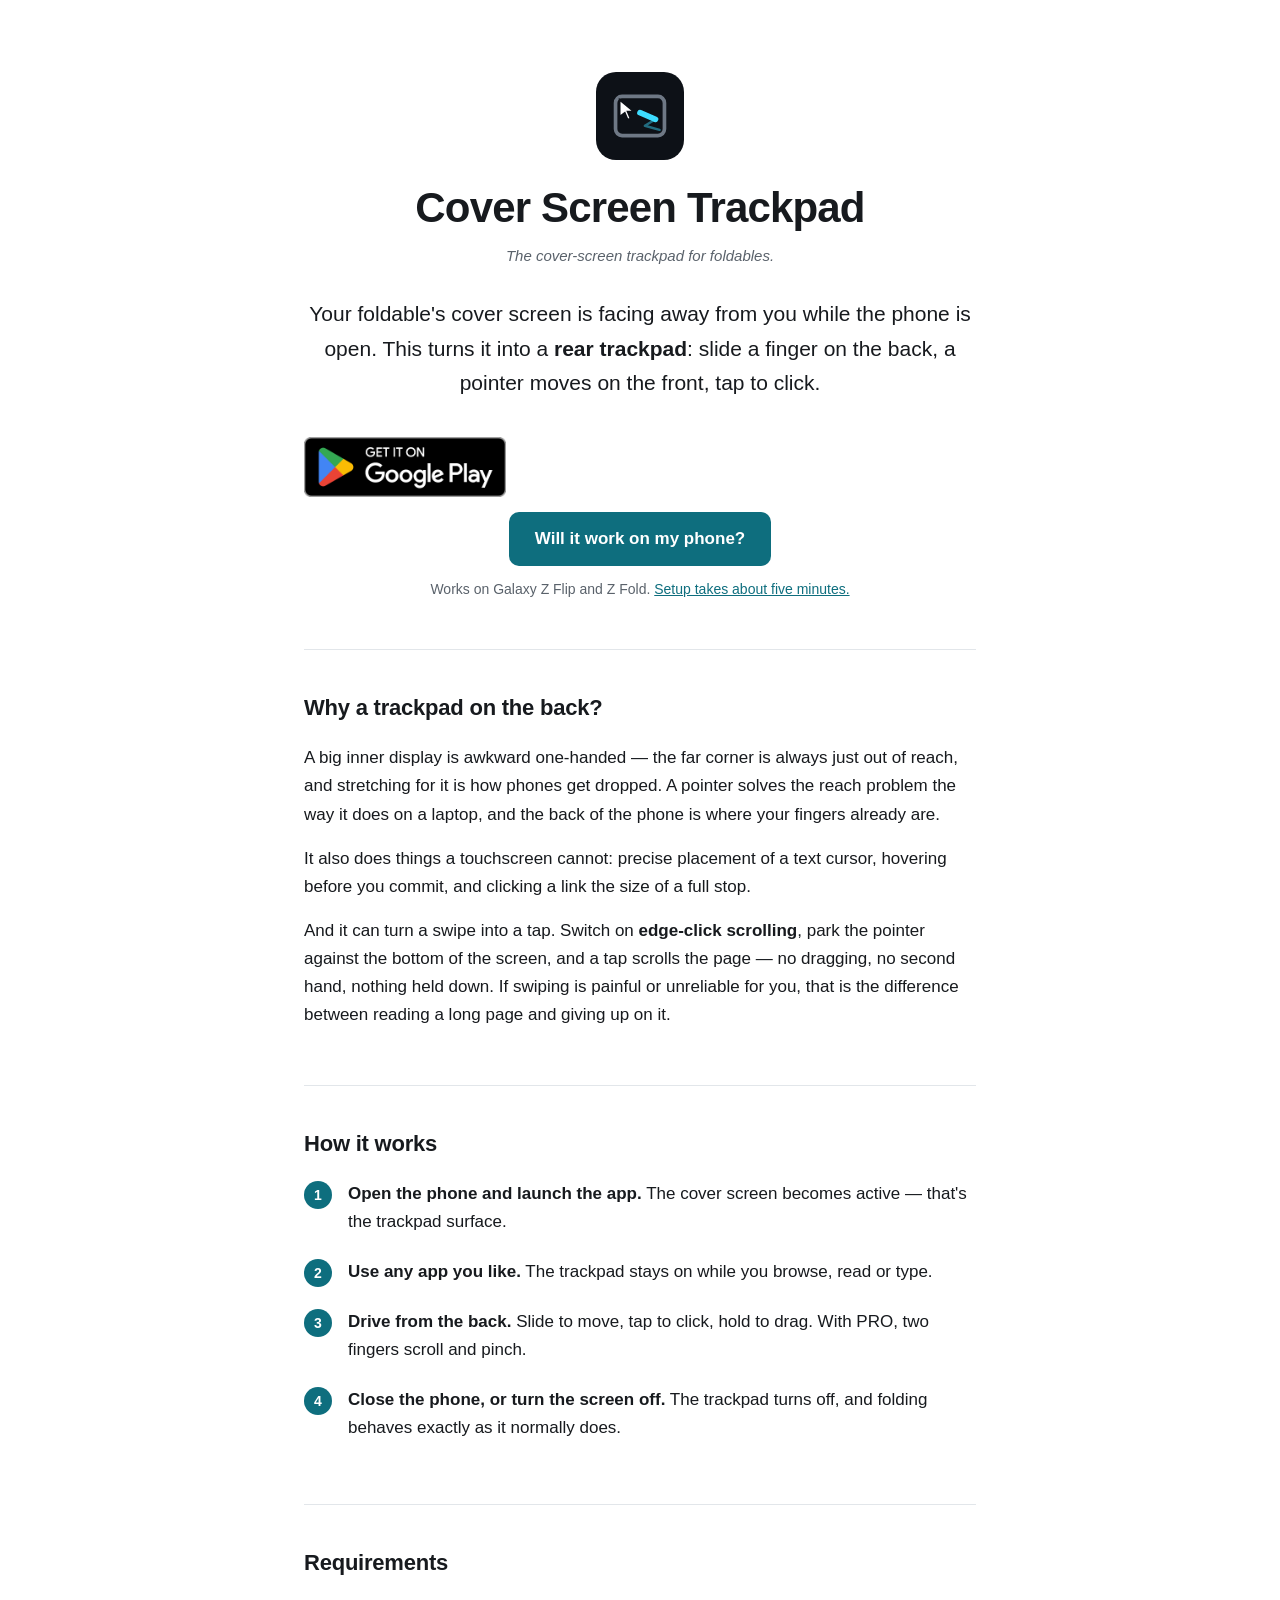
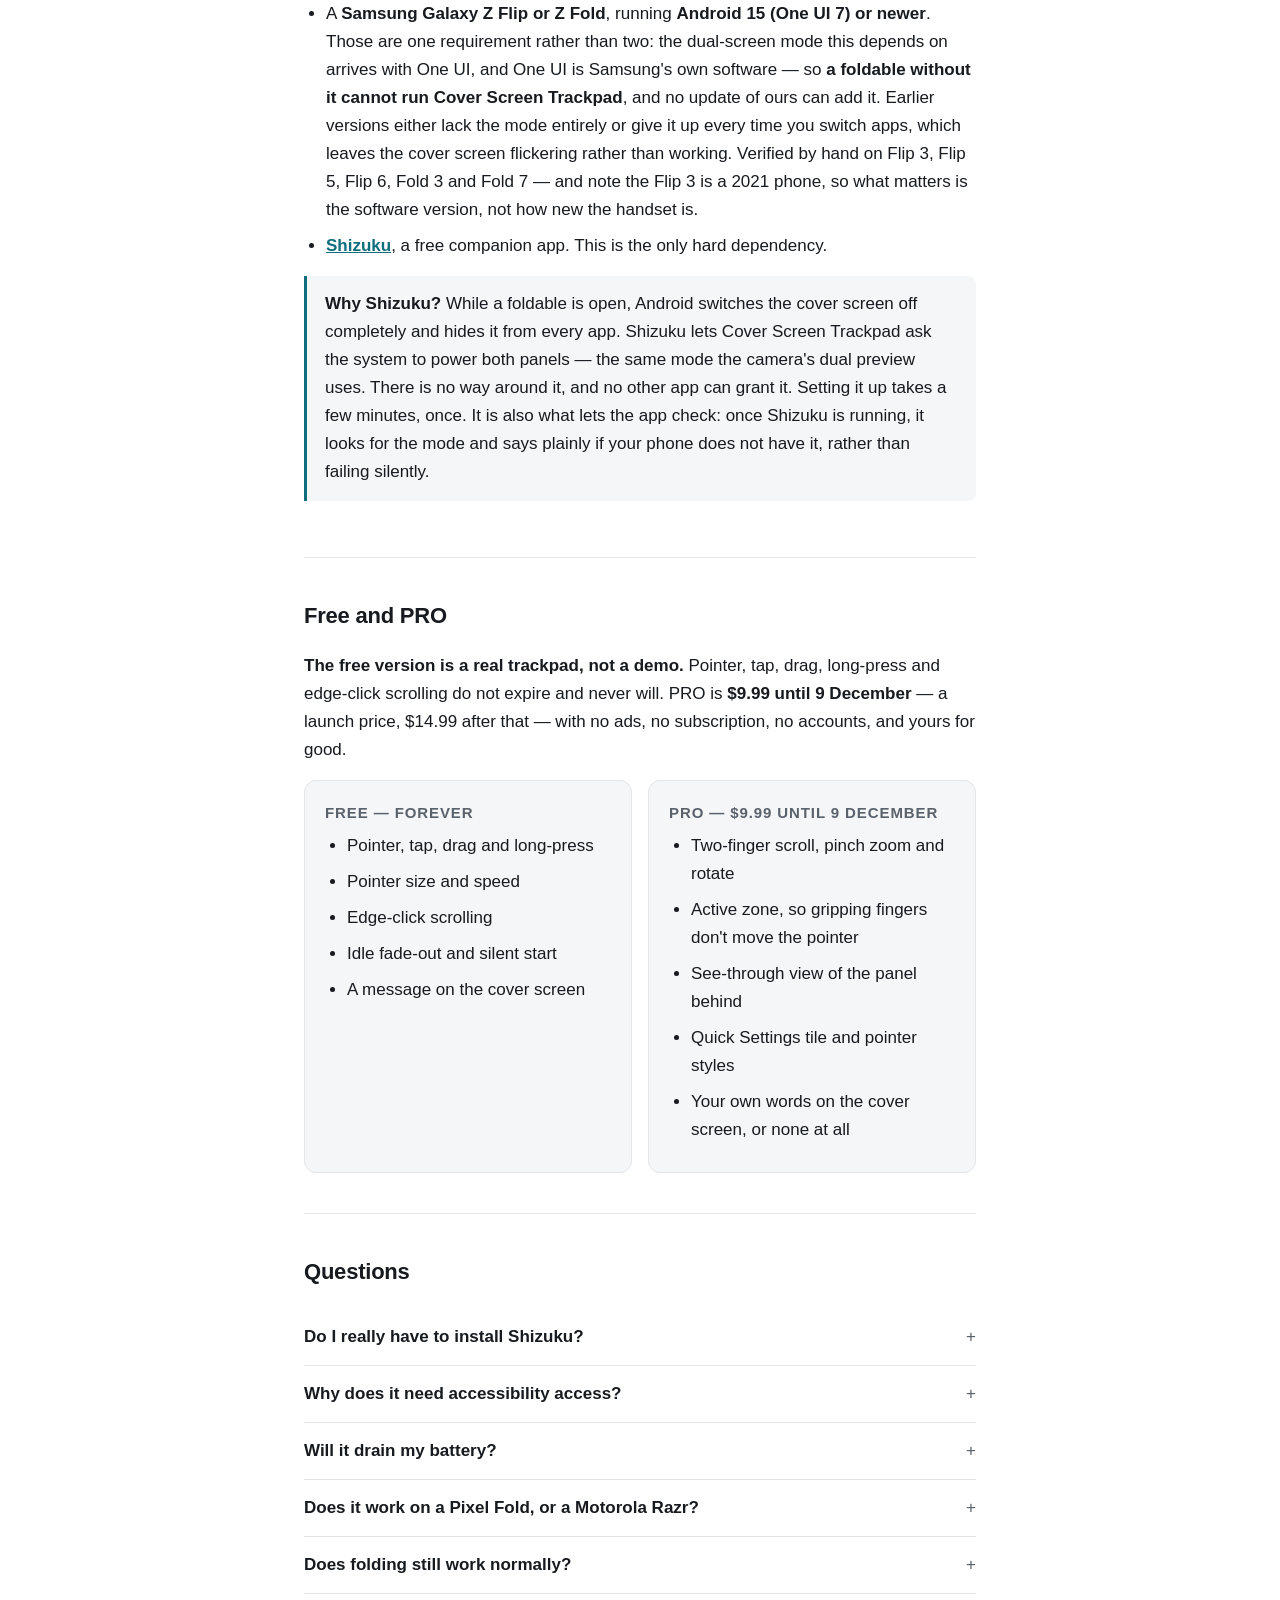
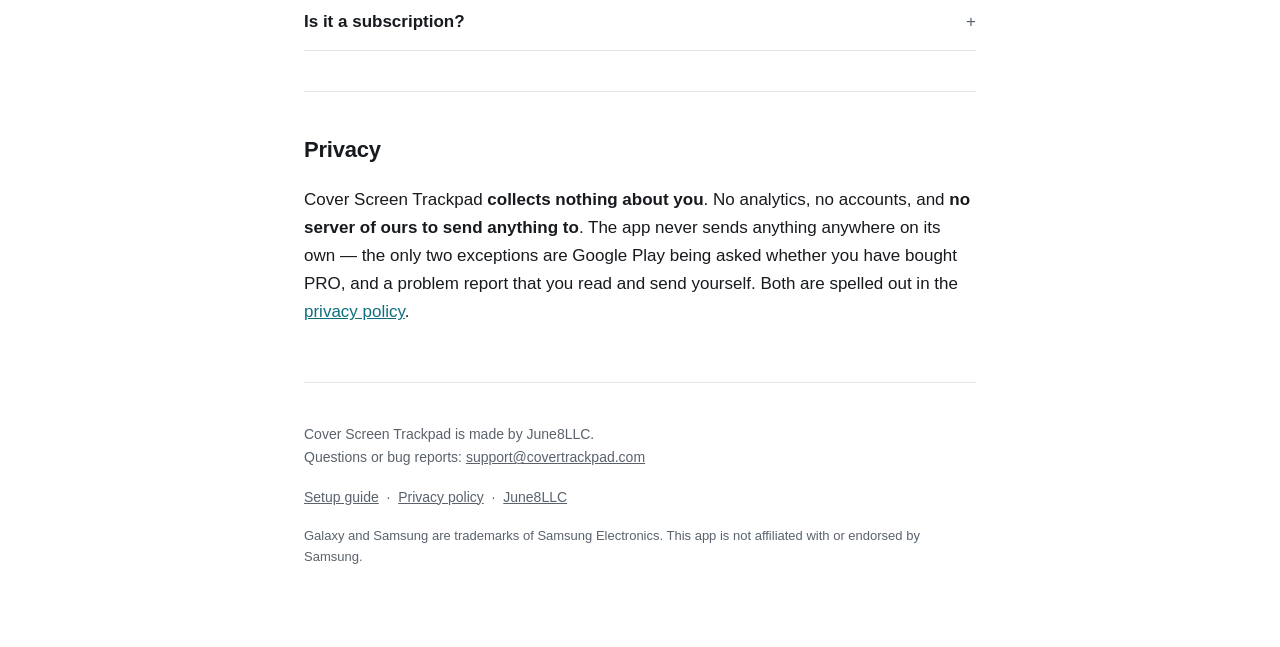
==== index.html @ bb830b6b "The price has a deadline, and Auto Blocker comes before everything The page said "PRO -- $9.99 once"" ====
<!doctype html>
<html lang="en">
<head>
<meta charset="utf-8">
<meta name="viewport" content="width=device-width, initial-scale=1">
<title>Cover Screen Trackpad — turn a foldable's cover screen into a trackpad</title>
<meta name="description" content="Use the cover screen of a Samsung foldable as a rear trackpad while the phone is open. Your finger on the back drives a pointer on the front.">
<link rel="icon" href="data:image/svg+xml,<svg xmlns='http://www.w3.org/2000/svg' viewBox='0 0 108 108'><rect width='108' height='108' fill='%230D1117'/><path d='M32,30 H76 A8,8 0 0 1 84,38 V70 A8,8 0 0 1 76,78 H32 A8,8 0 0 1 24,70 V38 A8,8 0 0 1 32,30 Z' fill='none' stroke='%236E7885' stroke-width='4.5'/><path d='M73,58 L54,50' fill='none' stroke='%233DDCFF' stroke-width='7' stroke-linecap='round'/><path d='M29,34 L29,55 L35.3,50.1 L38.8,58.5 L42.3,57.1 L38.8,48.7 L46.5,48.7 Z' fill='%23fff' stroke='%230D1117' stroke-width='2.2'/></svg>">
<link rel="stylesheet" href="style.css">
</head>
<body>

<div class="wrap">
  <header>
    <svg class="icon" viewBox="0 0 108 108" role="img" aria-label="Cover Screen Trackpad">
      <rect width="108" height="108" fill="#0D1117"/>
      <path d="M32,30 H76 A8,8 0 0 1 84,38 V70 A8,8 0 0 1 76,78 H32 A8,8 0 0 1 24,70 V38 A8,8 0 0 1 32,30 Z"
            fill="none" stroke="#6E7885" stroke-width="4.5"/>
      <path d="M78,71 L60,66 L73,58" fill="none" stroke="#3DDCFF" stroke-opacity="0.45"
            stroke-width="3" stroke-linecap="round" stroke-linejoin="round"/>
      <path d="M73,58 L54,50" fill="none" stroke="#3DDCFF" stroke-width="7" stroke-linecap="round"/>
      <path d="M29,34 L29,55 L35.3,50.1 L38.8,58.5 L42.3,57.1 L38.8,48.7 L46.5,48.7 Z"
            fill="#FFFFFF" stroke="#0D1117" stroke-width="2.2"/>
    </svg>

    <h1>Cover Screen Trackpad</h1>
    <p class="tagline">The cover-screen trackpad for foldables.</p>
    <p class="lede">
      Your foldable's cover screen is facing away from you while the phone is open.
      This turns it into a <strong>rear trackpad</strong>: slide a finger on the back,
      a pointer moves on the front, tap to click.
    </p>

    <!--
      The demo clip was pulled 2026-08-18 to be re-shot. When it returns:
      record a real capture of the INNER display with the see-through overlay
      on, which is what lets one recording show both halves at once — the pale
      rectangle is the cover screen drawn through the phone, the cyan dots are
      the fingers actually touching it. Do not attempt a side-by-side: two
      simultaneous screen recordings are impossible on this hardware (one
      encoder session), so it would be two takes pretending to be simultaneous,
      with the finger going one way and the pointer another.

      The re-shoot should show covertrackpad.com itself on the phone — the site
      is near-black in dark mode, which is the only background the pale panel
      outline and cyan dots read against. It also needs captions and a text
      description of what it shows, neither of which the old clip had.

      Markup removed rather than commented out so the browser cannot fetch a
      missing file; demo.mp4 and demo-poster.jpg stay in the repo.
    -->

    <!--
      DO NOT DEPLOY THIS BEFORE THE PRODUCTION LISTING RESOLVES.

      Measured 2026-09-02, signed out: the store URL did not render a listing at
      all. It redirected and answered "We're sorry, the requested URL was not
      found on this server." Shipping the badge before production is live hands
      every visitor a 404 on the one link that matters.

      APPROVAL IS NOT THE SAME AS LIVE. After Google approves, the rollout still
      has to propagate. Open the URL below in a PRIVATE WINDOW and confirm a real
      listing renders to a signed-out visitor. That, not the approval email, is
      the go signal.

      The badge is Google's artwork: do not recolour, redraw, crop or restyle it,
      and leave clear space around it of at least a quarter of its height.
      play-badge.png is the official asset kept locally rather than hotlinked, so
      the page does not depend on Google's CDN staying put.

      The badge comes FIRST and the compatibility question second, which is a
      reversal. Until now the page had to ask before it could offer; someone who
      already owns a Flip should not have to answer a question to reach an
      install button.
    -->
    <div class="cta">
      <a class="badge"
         href="https://play.google.com/store/apps/details?id=com.june8llc.covertrackpad">
        <img src="play-badge.png" alt="Get it on Google Play" height="60">
      </a>
      <a class="btn" href="#requirements">Will it work on my phone?</a>
      <small>Works on Galaxy Z Flip and Z Fold.
        <a href="setup.html">Setup takes about five minutes.</a></small>
    </div>
  </header>

  <section>
    <h2>Why a trackpad on the back?</h2>
    <p>
      A big inner display is awkward one-handed — the far corner is always just out of reach,
      and stretching for it is how phones get dropped. A pointer solves the reach problem the
      way it does on a laptop, and the back of the phone is where your fingers already are.
    </p>
    <p>
      It also does things a touchscreen cannot: precise placement of a text cursor, hovering
      before you commit, and clicking a link the size of a full stop.
    </p>
    <p>
      And it can turn a swipe into a tap. Switch on <strong>edge-click scrolling</strong>,
      park the pointer against the bottom of the screen, and a tap scrolls the page —
      no dragging, no second hand, nothing held down. If swiping is painful or unreliable
      for you, that is the difference between reading a long page and giving up on it.
    </p>
  </section>

  <section>
    <h2>How it works</h2>
    <ol class="steps">
      <li><strong>Open the phone and launch the app.</strong> The cover screen becomes active — that's the trackpad surface.</li>
      <li><strong>Use any app you like.</strong> The trackpad stays on while you browse, read or type.</li>
      <li><strong>Drive from the back.</strong> Slide to move, tap to click, hold to drag. With PRO, two fingers scroll and pinch.</li>
      <li><strong>Close the phone, or turn the screen off.</strong> The trackpad turns off, and folding behaves exactly as it normally does.</li>
    </ol>
  </section>

  <section id="requirements">
    <h2>Requirements</h2>
    <ul>
      <li>A <strong>Samsung Galaxy Z Flip or Z Fold</strong>, running <strong>Android 15
        (One UI 7) or newer</strong>. Those are one requirement rather than two: the
        dual-screen mode this depends on arrives with One UI, and One UI is Samsung's own
        software — so <strong>a foldable without it cannot run Cover Screen Trackpad</strong>,
        and no update of ours can add it. Earlier versions either lack the mode entirely or
        give it up every time you switch apps, which leaves the cover screen flickering
        rather than working. Verified by hand on Flip 3, Flip 5, Flip 6, Fold 3 and Fold 7
        — and note the Flip 3 is a 2021 phone, so what matters is the software version, not
        how new the handset is.</li>
      <li><strong><a href="https://shizuku.rikka.app/">Shizuku</a></strong>, a free companion app. This is the only hard dependency.</li>
    </ul>
    <div class="note">
      <p style="margin:0">
        <strong>Why Shizuku?</strong> While a foldable is open, Android switches the cover
        screen off completely and hides it from every app. Shizuku lets Cover Screen Trackpad
        ask the system to power both panels — the same mode the camera's dual preview uses.
        There is no way around it, and no other app can grant it. Setting it up takes a few
        minutes, once. It is also what lets the app check: once Shizuku is running, it looks
        for the mode and says plainly if your phone does not have it, rather than failing
        silently.
      </p>
    </div>
  </section>

  <section>
    <h2>Free and PRO</h2>
    <p>
      <strong>The free version is a real trackpad, not a demo.</strong> Pointer, tap, drag,
      long-press and edge-click scrolling do not expire and never will. PRO is
      <strong>$9.99 until 9 December</strong> &#8212; a launch price, $14.99 after that
      &#8212; with no ads, no subscription, no accounts, and yours for good.
    </p>
    <div class="tiers">
      <div class="tier">
        <h3>Free &#8212; forever</h3>
        <ul>
          <li>Pointer, tap, drag and long-press</li>
          <li>Pointer size and speed</li>
          <li>Edge-click scrolling</li>
          <li>Idle fade-out and silent start</li>
          <li>A message on the cover screen</li>
        </ul>
      </div>
      <div class="tier">
        <!--
          THE DATE HERE IS A LIVE CLAIM ABOUT A PRICE. The launch offer runs to
          9 December 2026; on that day this heading and the paragraph above it
          both go back to a plain "$14.99 once", or the site is advertising a
          price Google is not charging. Roadmap 0.2 carries the reminder.
        -->
        <h3>PRO &#8212; $9.99 until 9 December</h3>
        <ul>
          <li>Two-finger scroll, pinch zoom and rotate</li>
          <li>Active zone, so gripping fingers don't move the pointer</li>
          <li>See-through view of the panel behind</li>
          <li>Quick Settings tile and pointer styles</li>
          <li>Your own words on the cover screen, or none at all</li>
        </ul>
      </div>
    </div>
  </section>

  <section>
    <h2>Questions</h2>

    <details>
      <summary>Do I really have to install Shizuku?</summary>
      <p>
        Yes, and there is no way around it. While a foldable is open, Android
        switches the cover screen off and hides it from every app — no permission
        or setting changes that. Shizuku lets the app ask the system to power both
        panels, which is the mode the camera's dual preview already uses. It is
        free, open-source, does not need root, and it is a one-time setup. The
        <a href="setup.html">setup guide</a> walks through it.
      </p>
    </details>

    <details>
      <summary>Why does it need accessibility access?</summary>
      <p>
        Moving a pointer and clicking on your behalf is only possible through that
        API — it is the same route any mouse-emulation tool takes. It is a powerful
        permission and you are right to be careful with it.
      </p>
      <p>
        It notices two things about your screen, and nothing else. <strong>Whether a
        keyboard is up</strong>, so edge-click scrolling switches off while you type.
        And <strong>that something changed</strong> — not what changed: Android quietly
        takes the cover screen back when apps come and go, which would switch the
        trackpad off mid-use, so any change is a cue to check and take it back if needed.
      </p>
      <p>
        It does not read the text on your screen, and nothing it sees is logged, stored
        or sent anywhere. The app does list the internet permission, which arrives with
        Google's billing library and is used only to ask Google Play whether you have
        bought PRO.
      </p>
    </details>

    <details>
      <summary>Will it drain my battery?</summary>
      <p>
        Barely. Cover screens are OLED, where a black pixel is simply switched off,
        and the trackpad lights very little of one: a few words, and a trail
        that follows your finger while you are actually using it. The cost sits
        inside the ordinary noise of a day's use. A larger cover screen has more
        panel to light, so a Fold costs a little more than a Flip.
      </p>
      <p>
        <strong>PRO switches the words and the animation off</strong>, which leaves the
        panel black — quieter to be seen using, as well as very slightly cheaper to
        light. There is also an idle fade-out you can switch on, which turns the
        trackpad off when you stop touching the cover screen; it starts at
        <em>never</em>, and the slider sets the wait anywhere from 3 to 30 seconds.
      </p>
    </details>

    <details>
      <summary>Does it work on a Pixel Fold, or a Motorola Razr?</summary>
      <p>
        No, and we would rather say so than sell you something that cannot work.
        Everything rests on the phone exposing a mode that powers both screens at
        once. We bought a Razr+ and measured it: no such mode exists on it. The
        underlying reason generalises — standard Android only describes which
        <em>single</em> display is currently primary, and running both at once is a
        Samsung extension on top of that. So Pixel Fold and every other non-Samsung
        foldable are almost certainly in the same position.
      </p>
      <p>
        This is not a matter of effort on our part: the mode belongs to the phone's
        own software, so no version of this app can add it. It is worth being precise
        about which part is fixed, though — it is <em>not</em> about the age of the
        hardware. A 2021 Galaxy Z Flip 3 gained the mode through a One UI update and
        runs this app perfectly. If a non-Samsung foldable ever ships the mode we would
        be glad to hear about it.
      </p>
    </details>

    <details>
      <summary>Does folding still work normally?</summary>
      <p>
        Yes. The trackpad turns off when you close the phone, when the screen turns
        off, when you tap Stop on the notification, or when you swipe the app away
        — and once it is off, your phone folds exactly as it always did.
      </p>
    </details>

    <details>
      <summary>Is it a subscription?</summary>
      <p>
        No. The free version is genuinely usable, and PRO is a single payment. No
        ads, no accounts, no recurring charge.
      </p>
    </details>
  </section>

  <section>
    <h2>Privacy</h2>
    <p>
      Cover Screen Trackpad <strong>collects nothing about you</strong>. No analytics, no
      accounts, and <strong>no server of ours to send anything to</strong>. The app never
      sends anything anywhere on its own — the only two exceptions are Google Play being
      asked whether you have bought PRO, and a problem report that you read and send
      yourself. Both are spelled out in the <a href="privacy.html">privacy policy</a>.
    </p>
  </section>

  <footer>
    <p>
      Cover Screen Trackpad is made by June8LLC.<br>
      Questions or bug reports: <a href="mailto:support@covertrackpad.com">support@covertrackpad.com</a>
    </p>
    <p>
      <a href="setup.html">Setup guide</a> &nbsp;·&nbsp;
      <a href="privacy.html">Privacy policy</a> &nbsp;·&nbsp;
      <a href="https://june8llc.com">June8LLC</a>
    </p>
    <p class="fineprint">
      Galaxy and Samsung are trademarks of Samsung Electronics. This app is not affiliated
      with or endorsed by Samsung.
    </p>
  </footer>
</div>

</body>
</html>
---- style.css ----
/*
  Shared styling for covertrackpad.com.

  Colours come from ../brand-kit.md and are not invented here. The accent SWAPS
  by theme rather than being one colour dimmed: #3DDCFF is the app's own cyan and
  is bright enough to carry dark text on a dark page, but it cannot carry white
  text at all (1.63:1), so light mode uses the deepened teal instead. That is the
  one rule in the brand kit that must not be broken.
*/

:root {
  --cyan: #3DDCFF;
  --cyan-hover: #17B6D6;
  --teal: #0E6E7E;
  --teal-hover: #08525E;
  --coral: #FF6F5E;

  --surface: #FFFFFF;
  --raised: #F4F6F8;
  --ink: #171A1E;
  --muted: #5A626B;
  --line: #E2E6EA;
  --accent: var(--teal);
  --accent-hover: var(--teal-hover);
  --on-accent: #FFFFFF;
}

@media (prefers-color-scheme: dark) {
  :root {
    --surface: #0D1117;
    --raised: #14181E;
    --ink: #E6EAF0;
    --muted: #99A2AD;
    --line: #232932;
    --accent: var(--cyan);
    --accent-hover: var(--cyan-hover);
    --on-accent: #08131A;
  }
}

* { box-sizing: border-box; }

body {
  margin: 0;
  background: var(--surface);
  color: var(--ink);
  font: 17px/1.65 -apple-system, BlinkMacSystemFont, "Segoe UI", Roboto, Helvetica, Arial, sans-serif;
  -webkit-font-smoothing: antialiased;
}

.wrap { max-width: 720px; margin: 0 auto; padding: 0 24px; }
.wrap.narrow { max-width: 680px; padding-top: 56px; padding-bottom: 72px; }

a { color: var(--accent); }

/* ---- header ---- */

header { padding: 72px 0 48px; text-align: center; }
.icon { width: 88px; height: 88px; border-radius: 20px; display: block; margin: 0 auto 24px; }
h1 { font-size: clamp(30px, 6vw, 42px); line-height: 1.15; margin: 0 0 12px; letter-spacing: -0.02em; }
.tagline { color: var(--muted); font-size: 15px; font-style: italic; margin: 0 0 28px; }
.lede { font-size: clamp(18px, 2.6vw, 21px); margin: 0 auto; max-width: 34em; }
.updated { color: var(--muted); font-size: 14px; margin: 0 0 32px; }

/* ---- demo clip ---- */

/*
  Portrait, because the thing being demonstrated is a phone. Capped in vw as
  well as px so it cannot dominate a small screen — it is evidence, not the
  hero. Muted and inline are not decoration: without both, mobile browsers
  refuse to autoplay at all.
*/
.demo {
  display: block;
  margin: 34px auto 0;
  width: min(250px, 58vw);
  border-radius: 18px;
  border: 1px solid var(--line);
  background: #000;
}
.demo-caption {
  margin: 12px auto 0;
  max-width: 30em;
  color: var(--muted);
  font-size: 14px;
}

/* ---- buttons ---- */

.cta { margin: 36px 0 0; }
.btn {
  display: inline-block;
  background: var(--accent);
  color: var(--on-accent);
  padding: 13px 26px;
  border-radius: 10px;
  text-decoration: none;
  font-weight: 600;
}
.btn:hover { background: var(--accent-hover); }
/* Light mode darkens the teal, so the label has to go white to stay legible. */
@media (prefers-color-scheme: light) { .btn:hover { color: #FFFFFF; } }
.cta small { display: block; color: var(--muted); font-size: 14px; margin-top: 12px; }

/*
  The Play badge. Google's artwork, so this rule may set POSITION and SPACING
  and nothing else — no filters, no border-radius, no background, no recolour,
  and never a height under 40px. The clear space below is the quarter-of-height
  minimum the brand guidelines ask for, which is why the margin is 15px against
  a 60px badge rather than a rounder number.
*/
.badge { display: block; margin: 0 0 15px; }
.badge img { display: block; height: 60px; width: auto; }

/* ---- sections ---- */

section { padding: 40px 0; border-top: 1px solid var(--line); }
h2 { font-size: 22px; margin: 0 0 18px; letter-spacing: -0.01em; }
h3 { font-size: 16px; margin: 26px 0 6px; }
p { margin: 0 0 16px; }
ul { margin: 0 0 16px; padding-left: 22px; }
li { margin-bottom: 8px; }

.steps { counter-reset: step; list-style: none; padding: 0; }
.steps li { counter-increment: step; position: relative; padding-left: 44px; margin-bottom: 22px; }
.steps li::before {
  content: counter(step);
  position: absolute; left: 0; top: 1px;
  width: 28px; height: 28px; border-radius: 50%;
  background: var(--accent); color: var(--on-accent);
  display: grid; place-items: center;
  font-size: 14px; font-weight: 700;
}

/* ---- cards ---- */

.tiers { display: grid; gap: 16px; grid-template-columns: 1fr; }
@media (min-width: 620px) { .tiers { grid-template-columns: 1fr 1fr; } }
.tier { background: var(--raised); border: 1px solid var(--line); border-radius: 12px; padding: 20px; }
.tier h3 {
  margin-top: 0; font-size: 15px; text-transform: uppercase;
  letter-spacing: 0.06em; color: var(--muted);
}
.tier ul { margin-bottom: 0; }

.note {
  background: var(--raised);
  border-left: 3px solid var(--accent);
  padding: 14px 18px;
  border-radius: 0 8px 8px 0;
  margin: 0 0 16px;
}
.note :last-child { margin-bottom: 0; }
.note.lede { font-size: 18px; padding: 16px 20px; margin-bottom: 24px; }

/* ---- FAQ ---- */

details {
  border-bottom: 1px solid var(--line);
  padding: 14px 0;
}
details summary {
  cursor: pointer;
  font-weight: 600;
  list-style: none;
  display: flex;
  justify-content: space-between;
  gap: 16px;
}
details summary::-webkit-details-marker { display: none; }
details summary::after { content: "+"; color: var(--muted); font-weight: 400; }
details[open] summary::after { content: "\2013"; }
details > *:not(summary) { margin-top: 12px; }
details p:last-child { margin-bottom: 0; }

/* ---- misc ---- */

code { background: var(--raised); padding: 2px 6px; border-radius: 5px; font-size: 0.9em; }

footer {
  padding: 40px 0 64px;
  border-top: 1px solid var(--line);
  color: var(--muted);
  font-size: 14px;
}
footer a { color: var(--muted); }
.fineprint { font-size: 13px; }
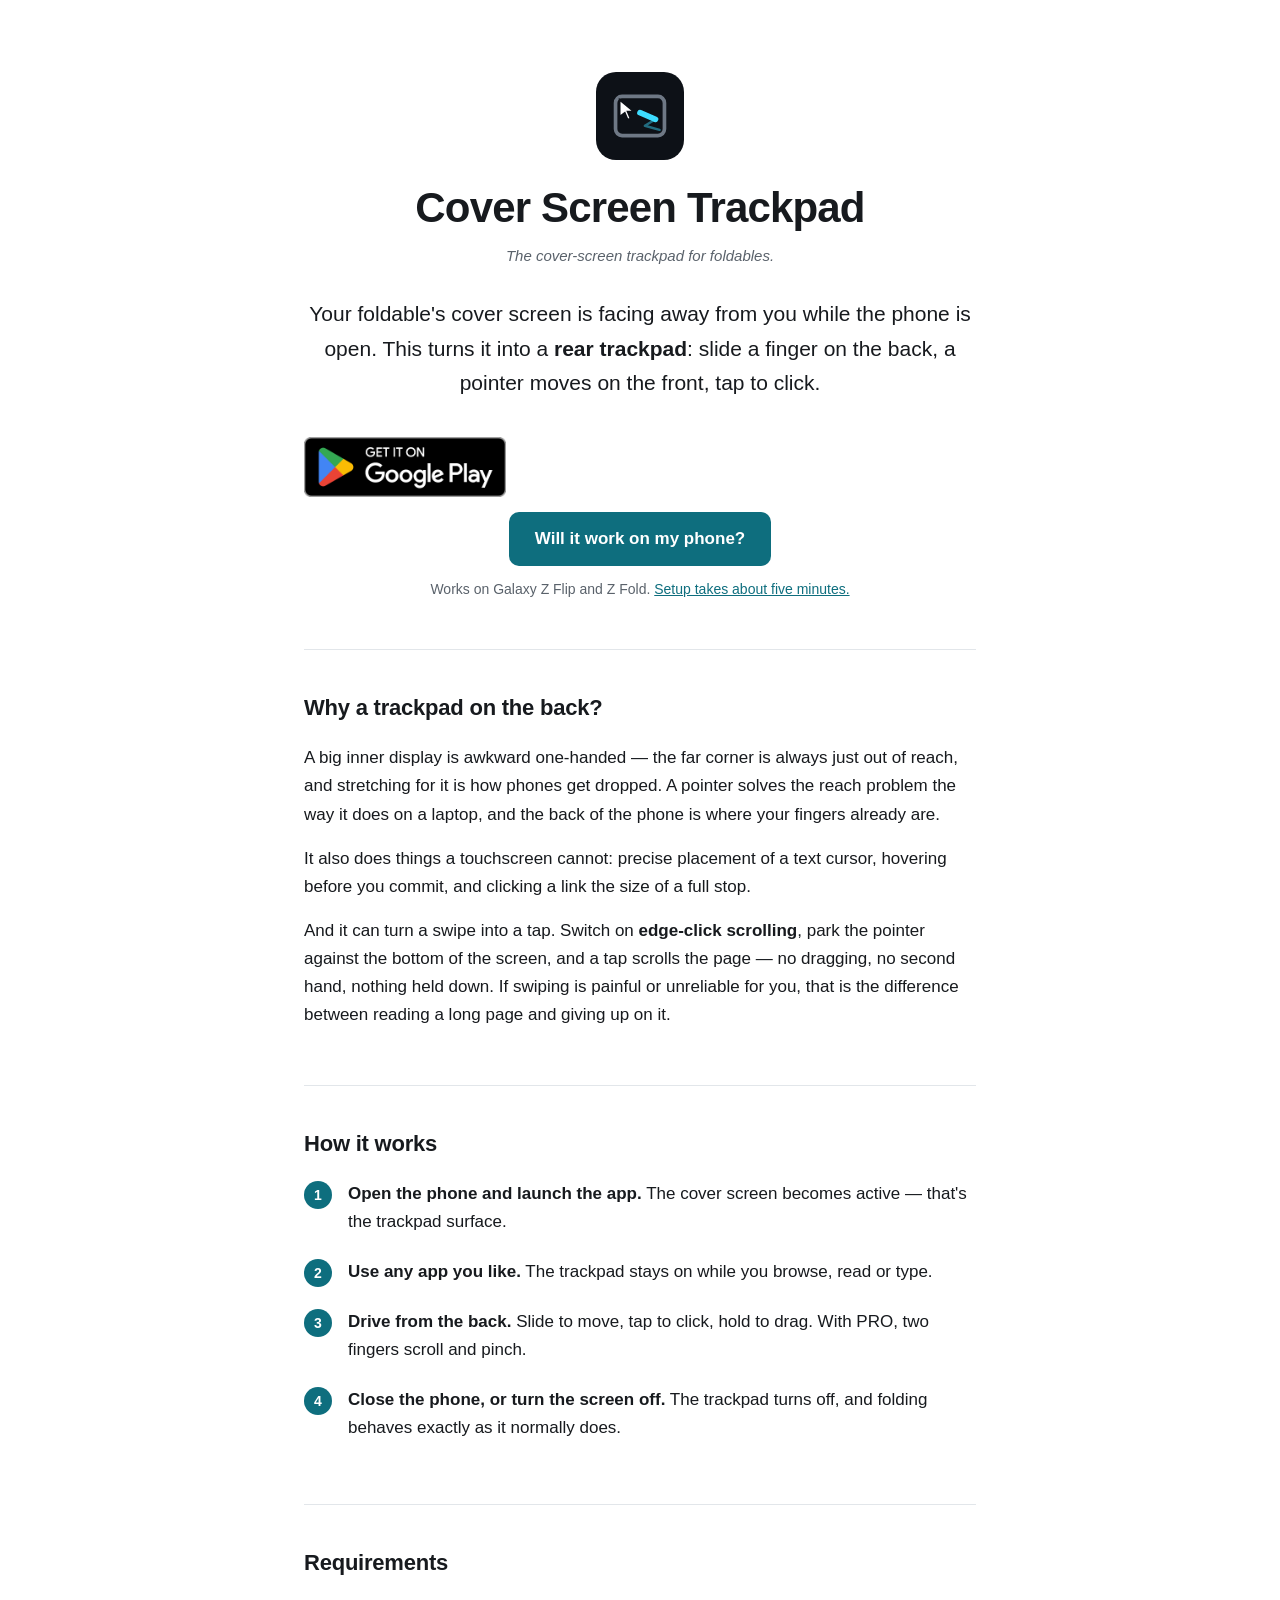
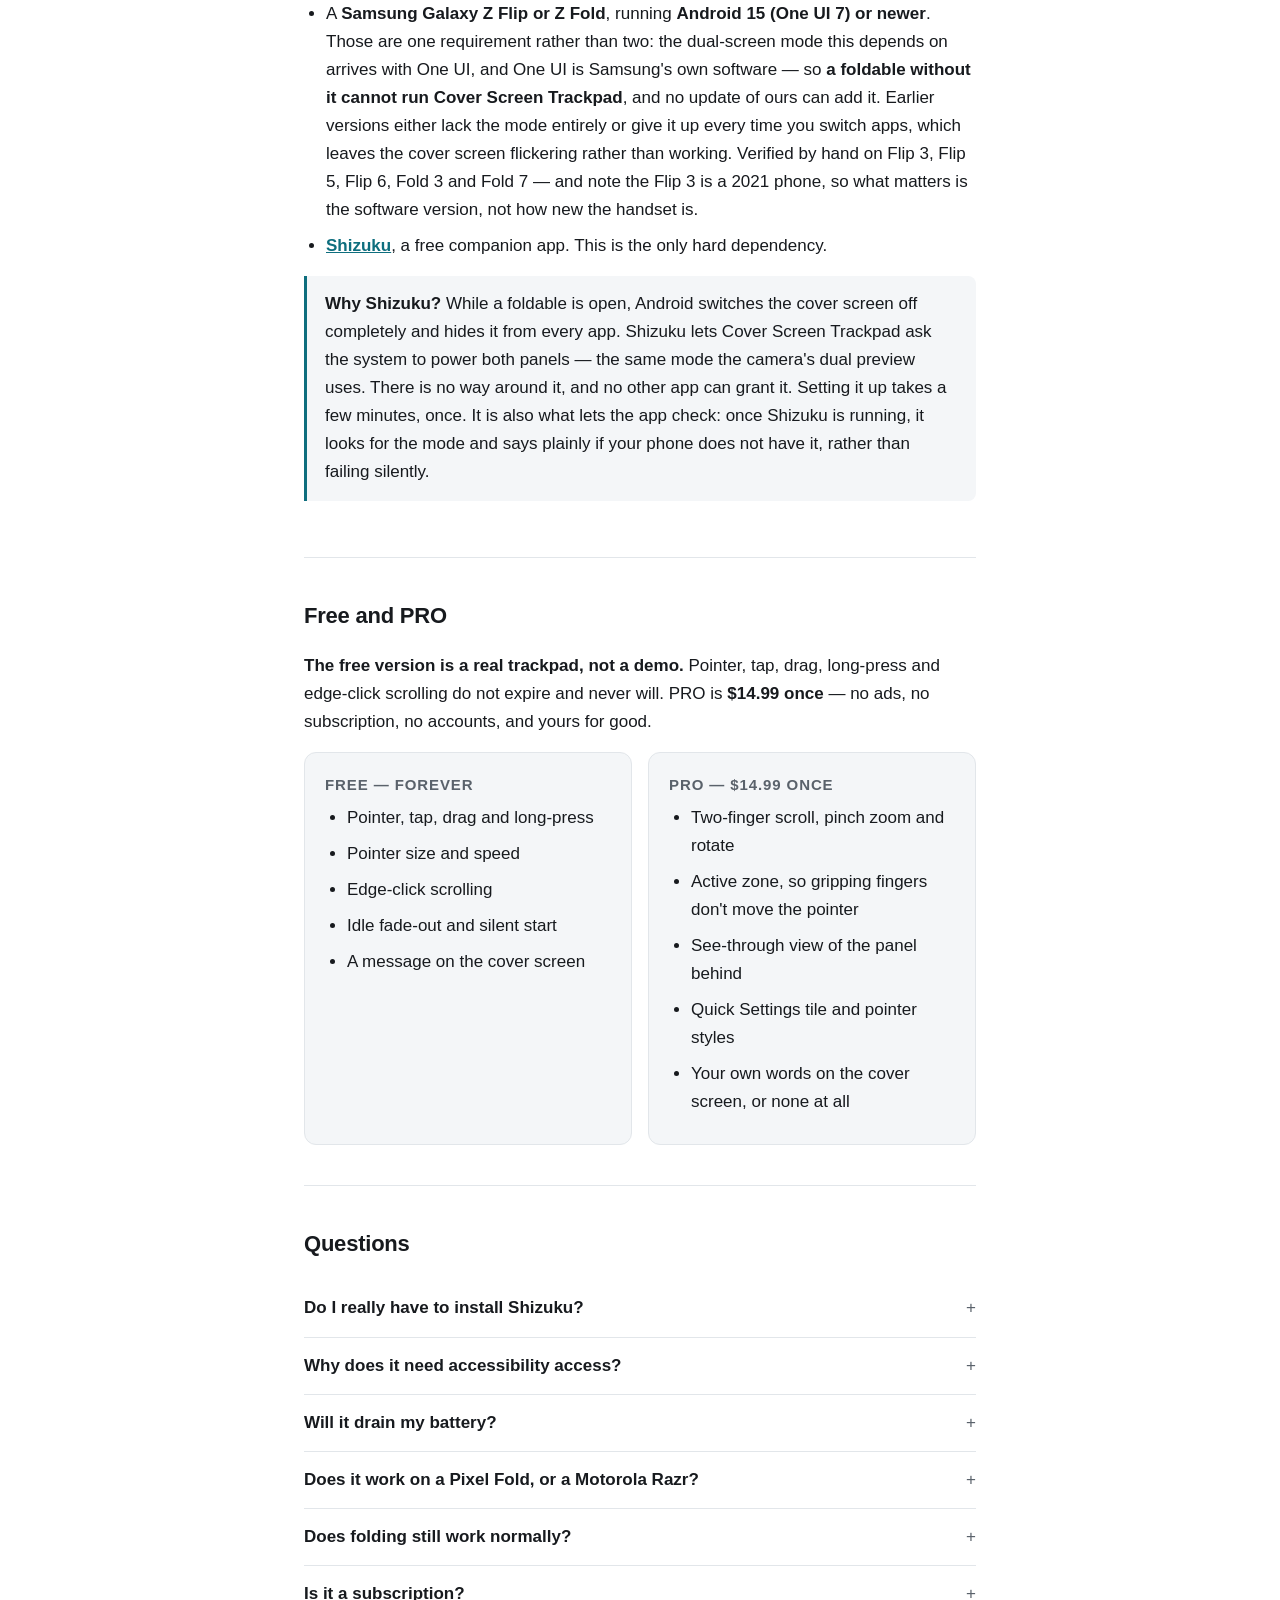
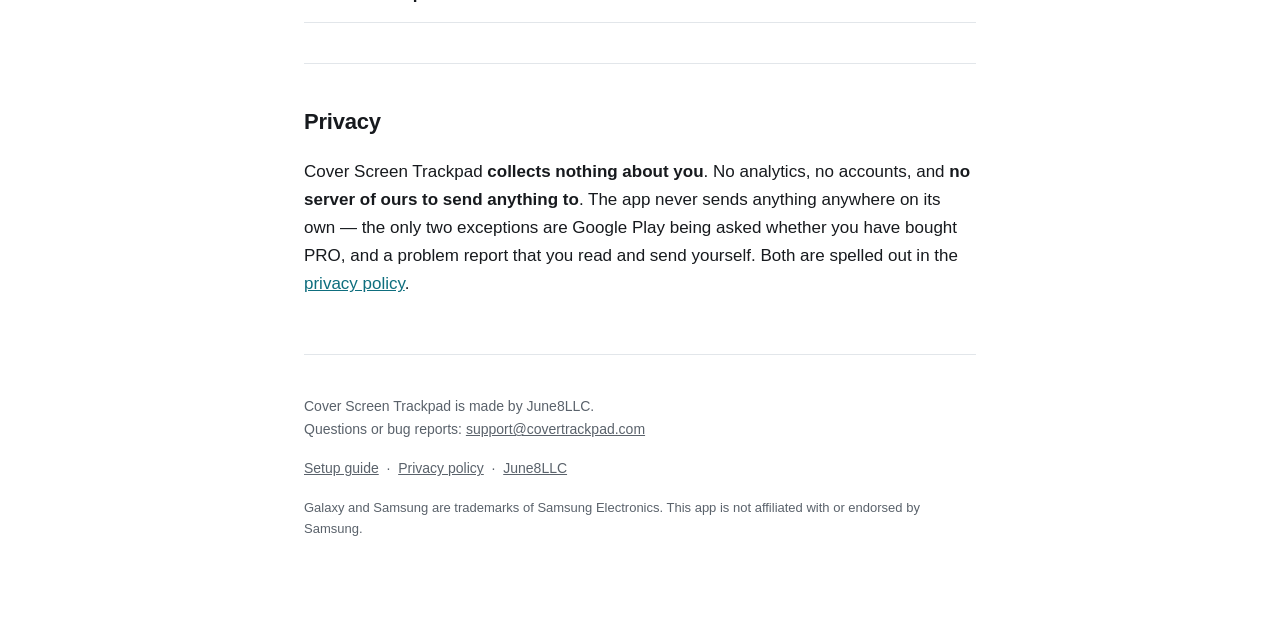
==== commit db658d2b: "Back to $14.99, because that is what Google actually charges The launch offer exists and is Active i" ====
--- a/index.html
+++ b/index.html
@@ -145,8 +145,7 @@
     <p>
       <strong>The free version is a real trackpad, not a demo.</strong> Pointer, tap, drag,
       long-press and edge-click scrolling do not expire and never will. PRO is
-      <strong>$9.99 until 9 December</strong> &#8212; a launch price, $14.99 after that
-      &#8212; with no ads, no subscription, no accounts, and yours for good.
+      <strong>$14.99 once</strong> &#8212; no ads, no subscription, no accounts, and yours for good.
     </p>
     <div class="tiers">
       <div class="tier">
@@ -161,12 +160,20 @@
       </div>
       <div class="tier">
         <!--
-          THE DATE HERE IS A LIVE CLAIM ABOUT A PRICE. The launch offer runs to
-          9 December 2026; on that day this heading and the paragraph above it
-          both go back to a plain "$14.99 once", or the site is advertising a
-          price Google is not charging. Roadmap 0.2 carries the reminder.
+          $14.99, AND DO NOT PUT $9.99 BACK UNTIL A DEVICE SHOWS IT.
+
+          A $9.99 / 90-day launch offer EXISTS and is Active in Play Console, and
+          the shipped app cannot see it: measured 2026-09-10 on a clean Flip 7,
+          signed into an account that had never bought, the button reads
+          "UNLOCK PRO - $14.99". PremiumManager reads the deprecated
+          oneTimePurchaseOfferDetails and launches billing with no offer token, so
+          the discount is invisible to every published client.
+
+          This page said "$9.99 until 9 December" for about an hour. That was a
+          price Google was not charging. The number here must match what a real
+          device shows, and nothing else.
         -->
-        <h3>PRO &#8212; $9.99 until 9 December</h3>
+        <h3>PRO &#8212; $14.99 once</h3>
         <ul>
           <li>Two-finger scroll, pinch zoom and rotate</li>
           <li>Active zone, so gripping fingers don't move the pointer</li>
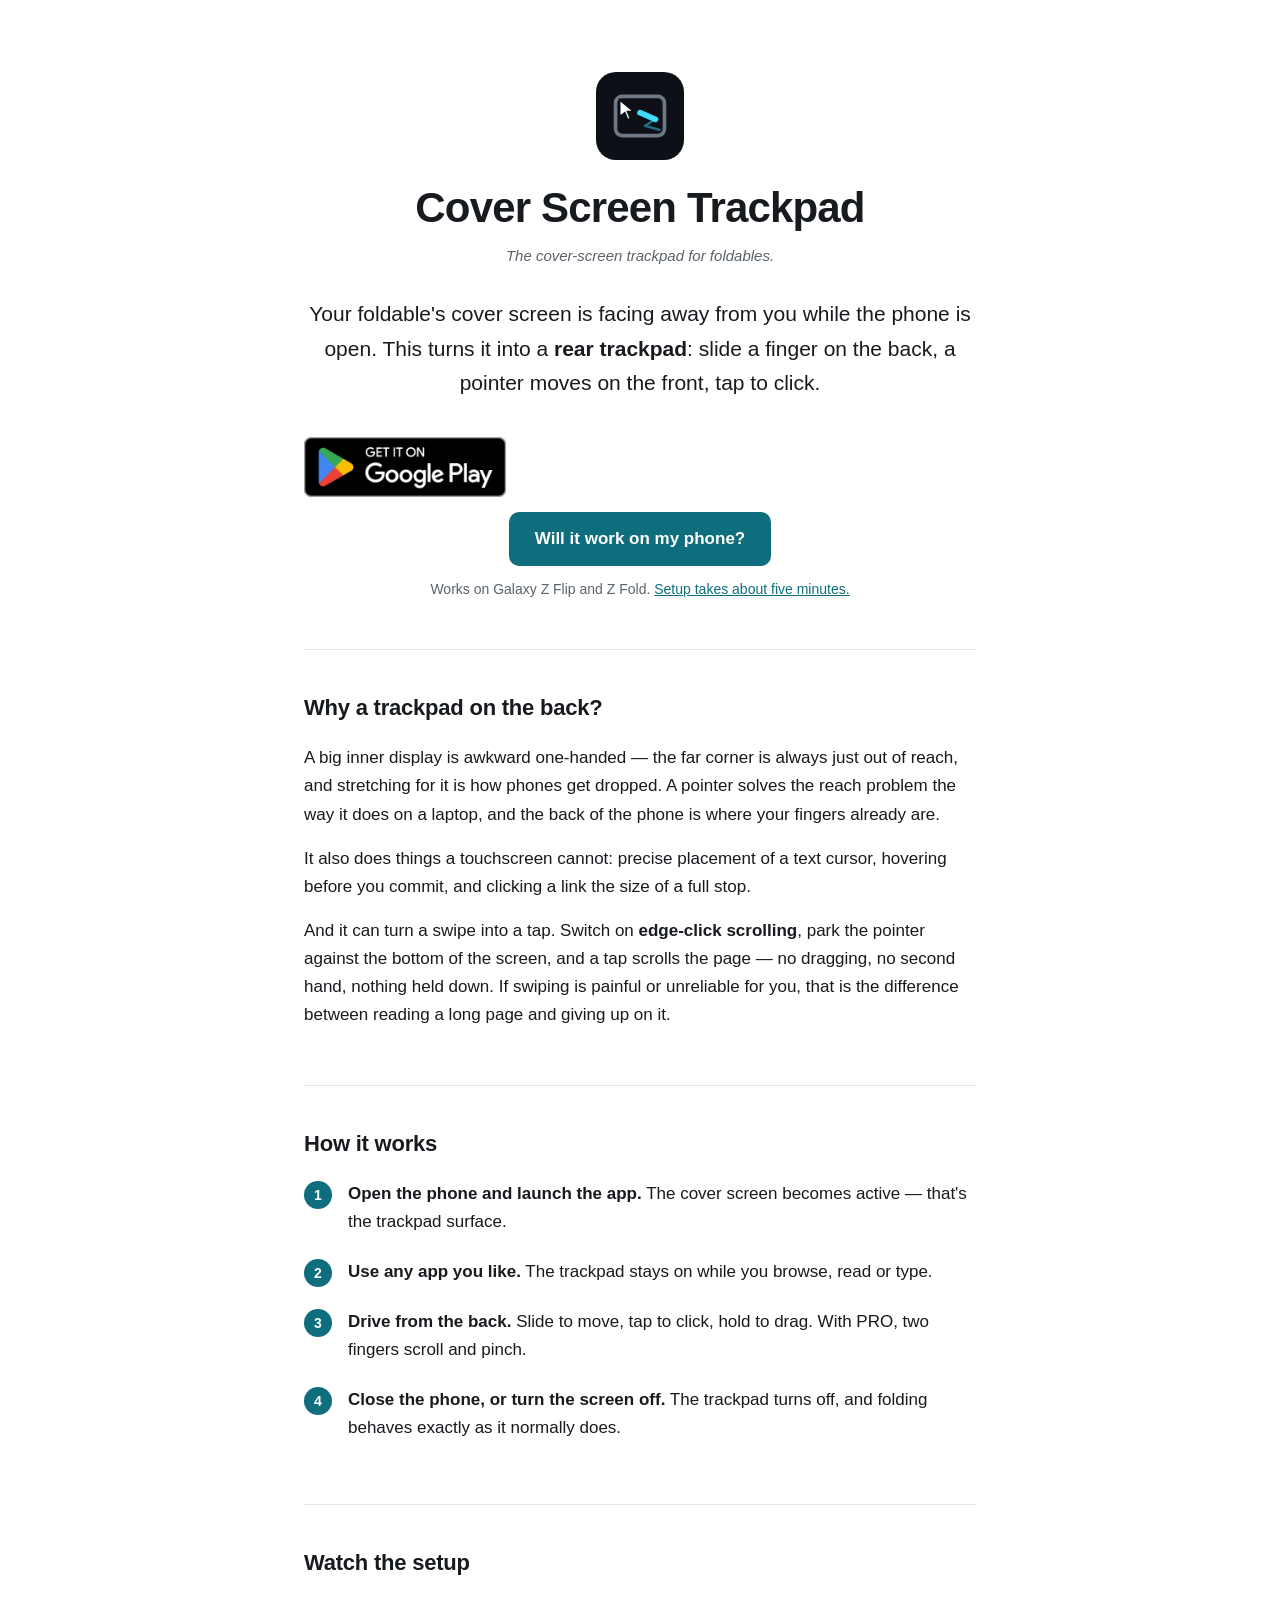
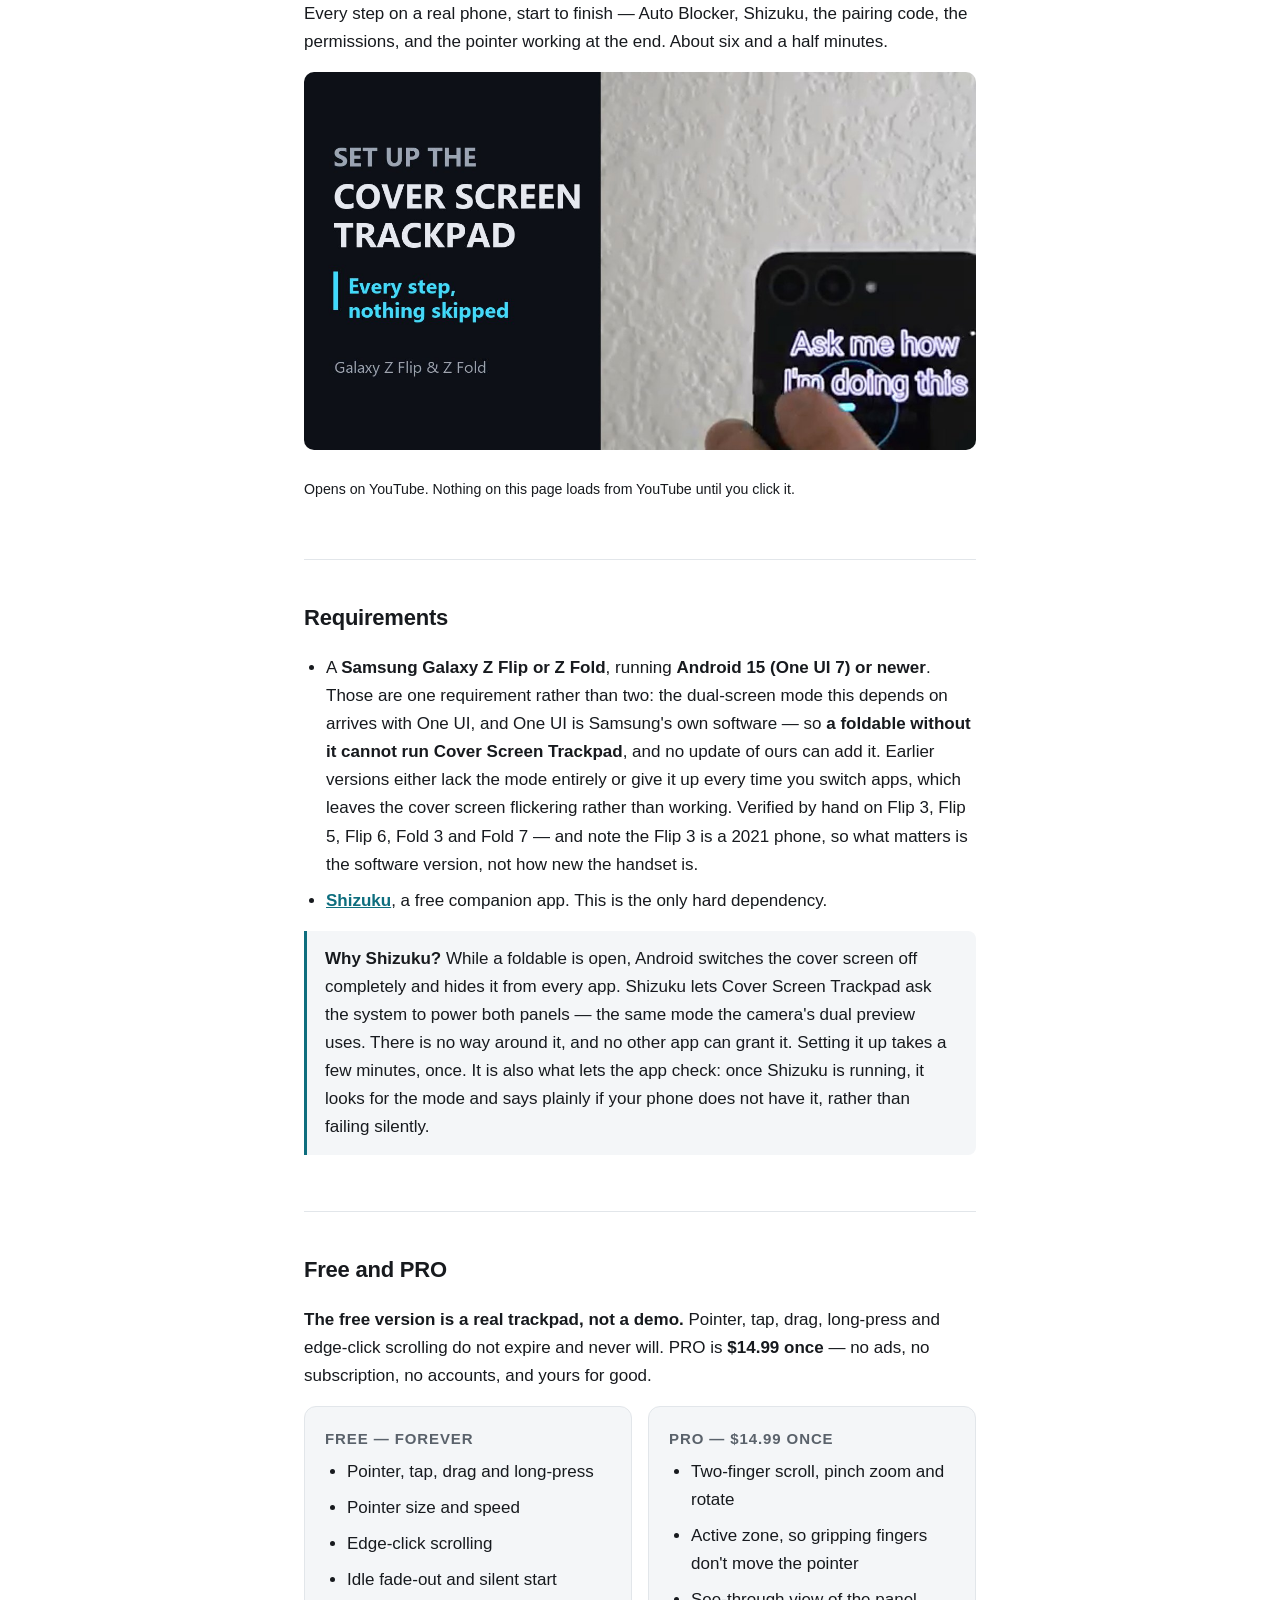
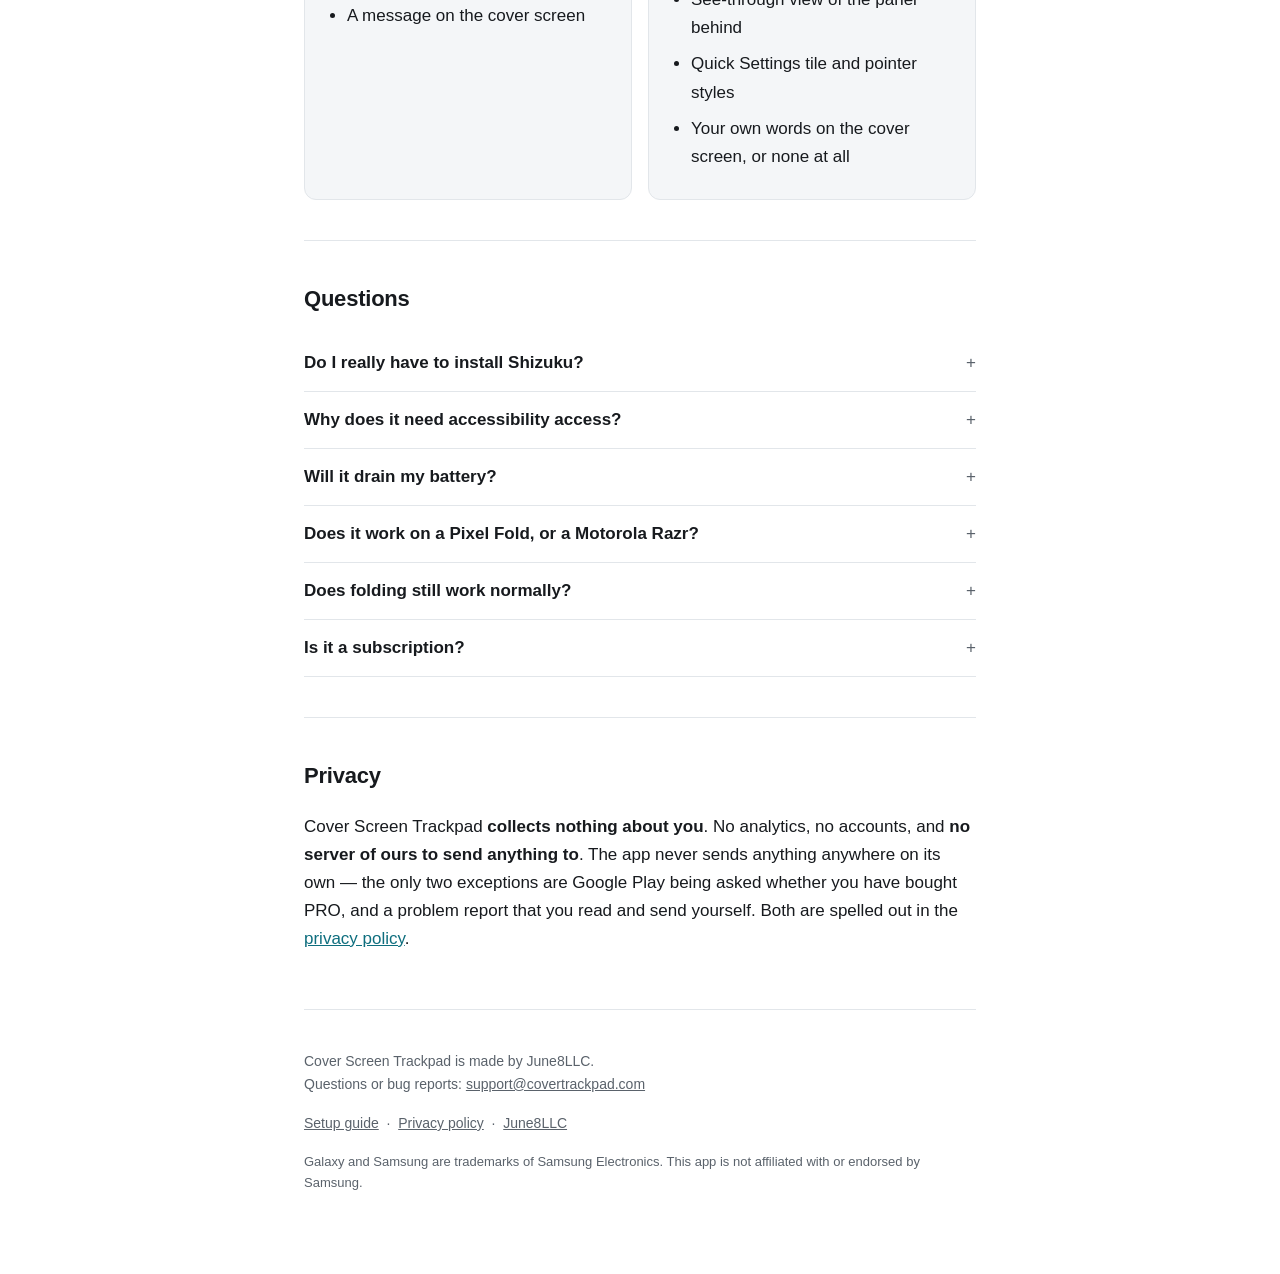
==== commit 1e5ac11c: "site: link the setup video from the front page and the setup guide A local thumbnail linking out, no" ====
--- a/index.html
+++ b/index.html
@@ -111,6 +111,21 @@
       <li><strong>Drive from the back.</strong> Slide to move, tap to click, hold to drag. With PRO, two fingers scroll and pinch.</li>
       <li><strong>Close the phone, or turn the screen off.</strong> The trackpad turns off, and folding behaves exactly as it normally does.</li>
     </ol>
+  </section>
+
+  <section id="video">
+    <h2>Watch the setup</h2>
+    <p>
+      Every step on a real phone, start to finish &mdash; Auto Blocker, Shizuku,
+      the pairing code, the permissions, and the pointer working at the end.
+      About six and a half minutes.
+    </p>
+    <p>
+      <a href="https://youtu.be/wd2AmA5TXk8" rel="noopener">
+        <img src="setup-video.jpg" alt="Set up the Cover Screen Trackpad &mdash; a finger on the back of a Galaxy Z Flip, with the cover screen lit" style="max-width:100%;height:auto;border-radius:10px">
+      </a>
+    </p>
+    <p><small>Opens on YouTube. Nothing on this page loads from YouTube until you click it.</small></p>
   </section>
 
   <section id="requirements">
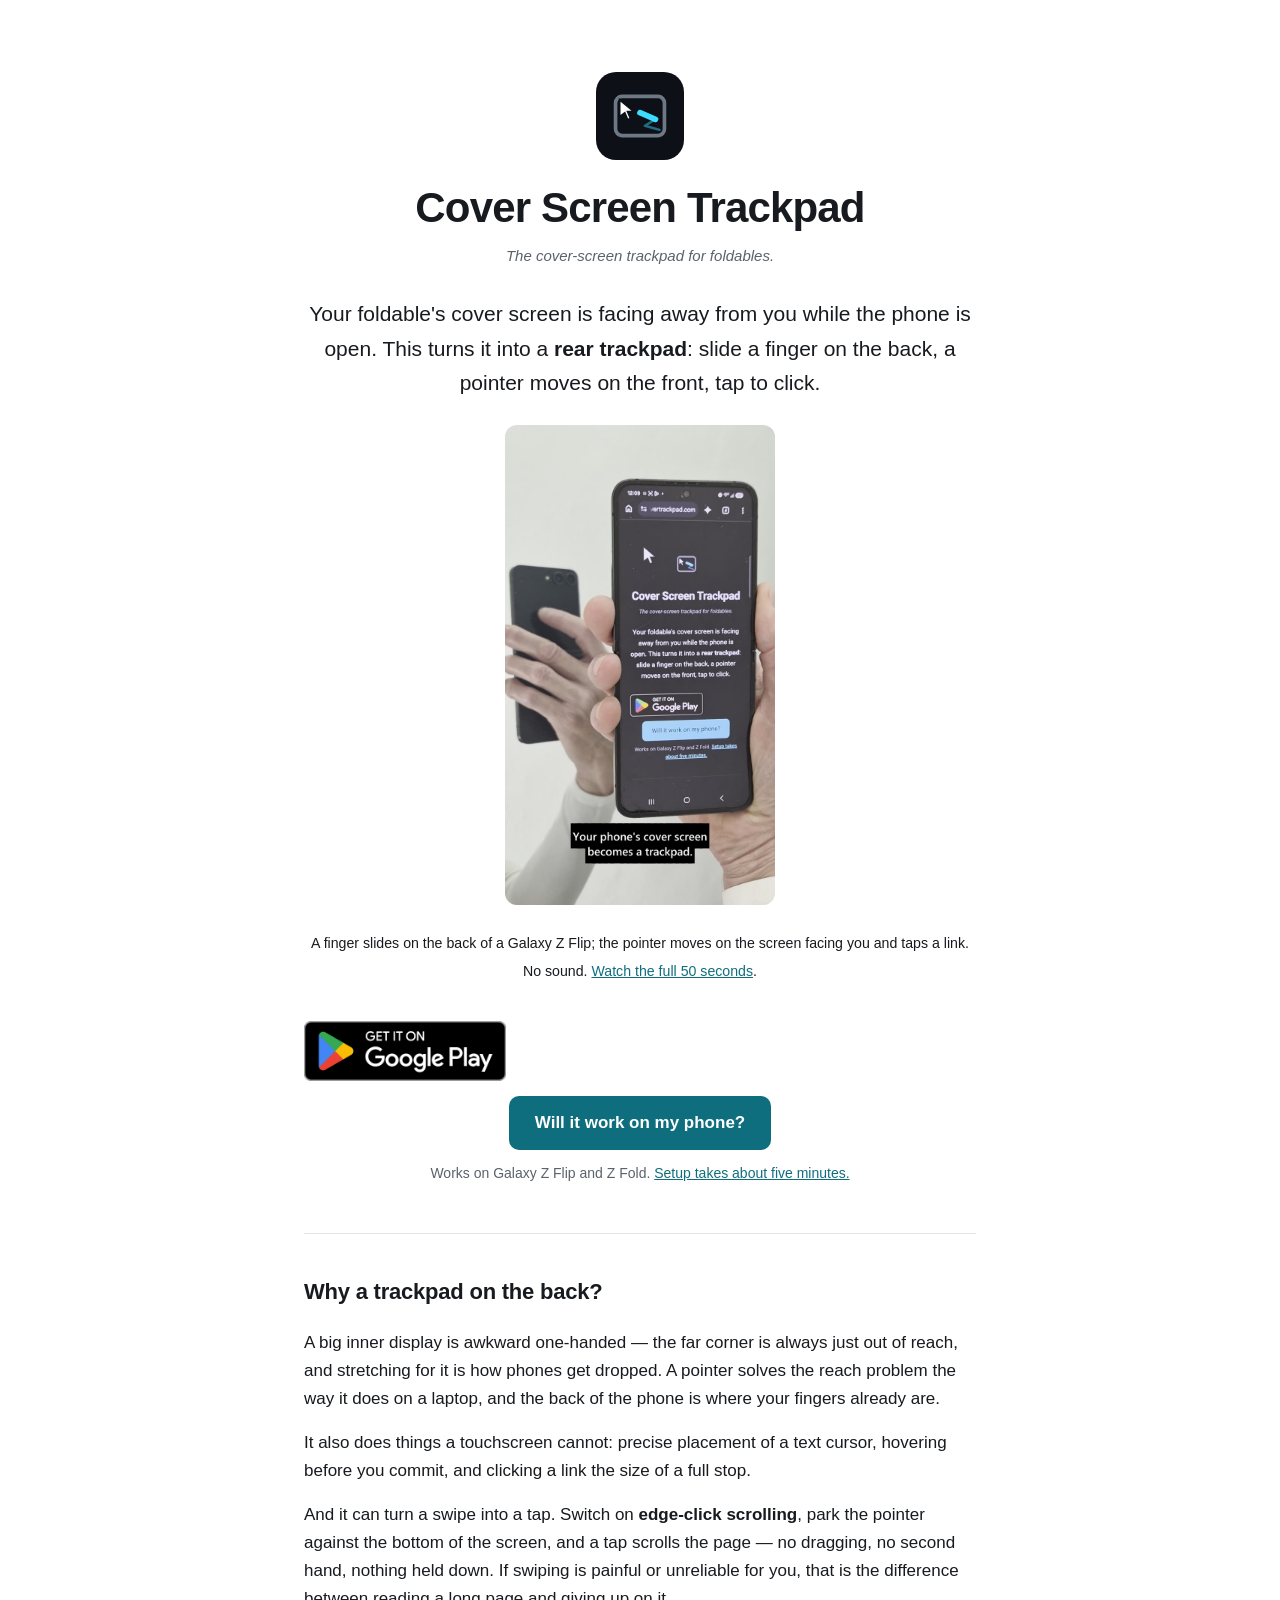
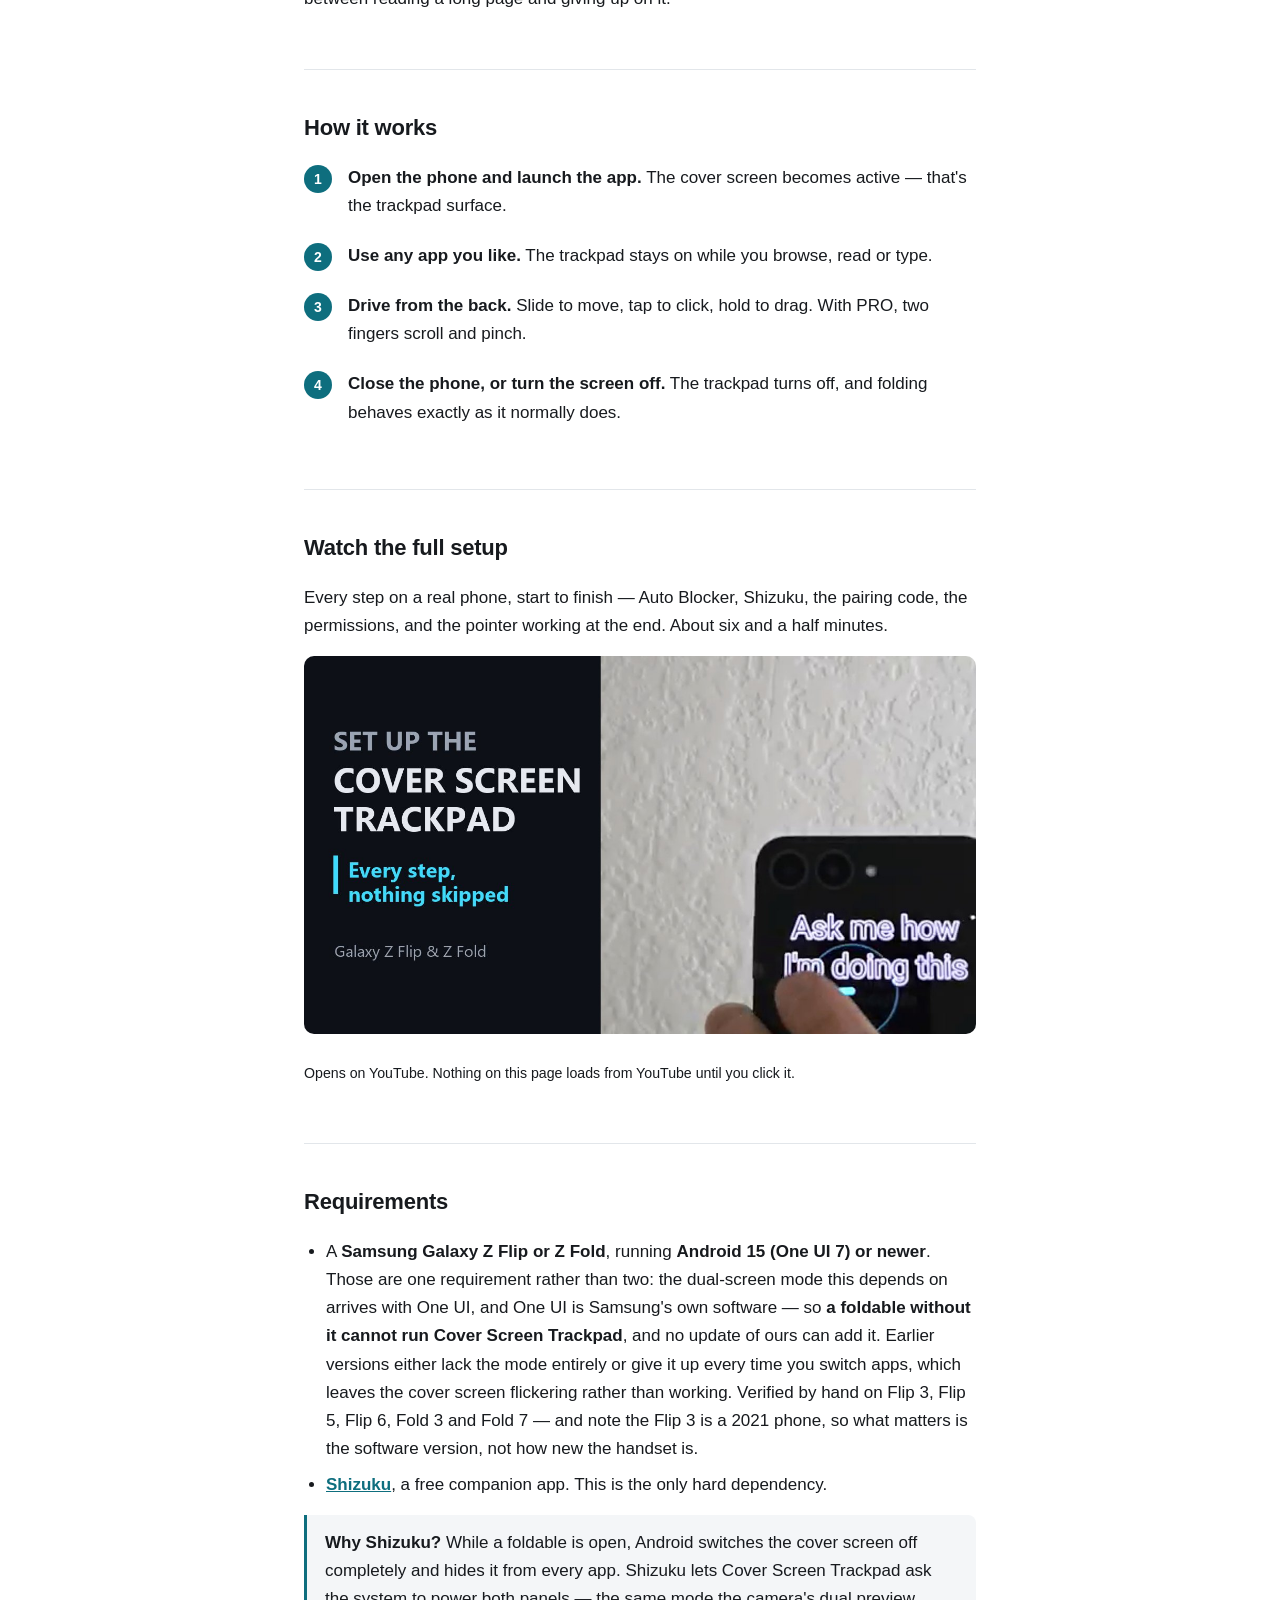
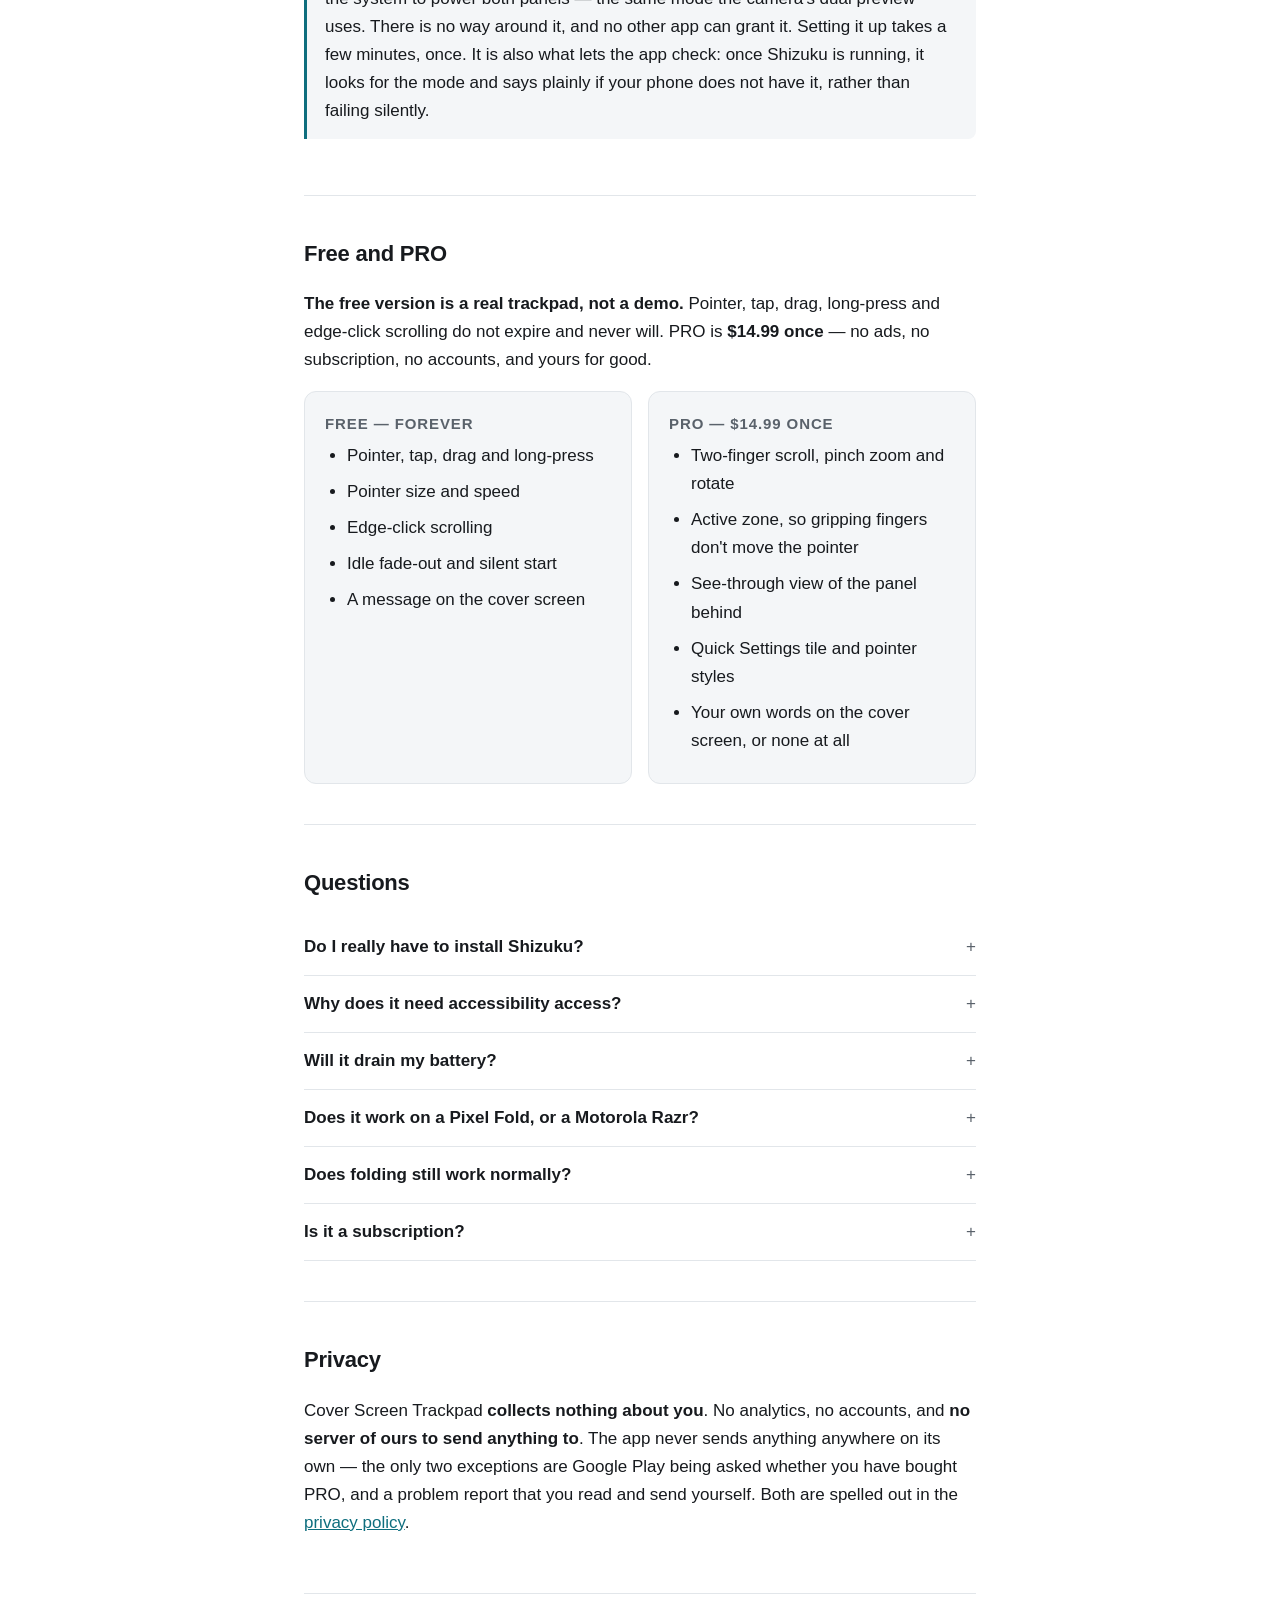
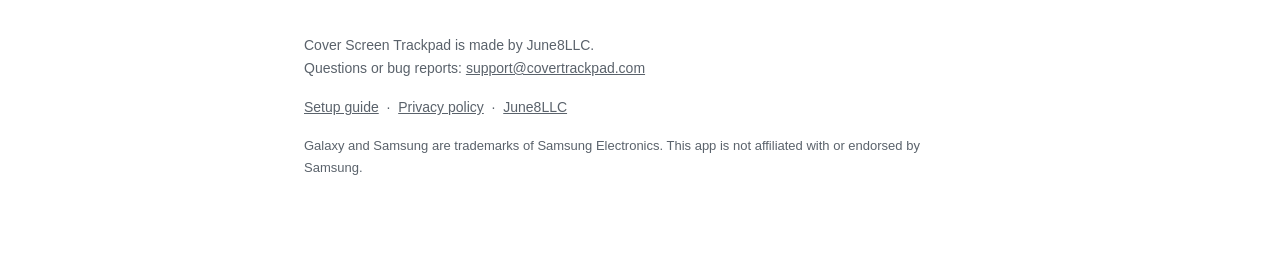
==== commit e15ae2e7: "site: the demo is back on the hero, silent and looping Re-shot clip: 14s, muted, autoplay, loop, sel" ====
--- a/index.html
+++ b/index.html
@@ -32,23 +32,34 @@
     </p>
 
     <!--
-      The demo clip was pulled 2026-08-18 to be re-shot. When it returns:
-      record a real capture of the INNER display with the see-through overlay
-      on, which is what lets one recording show both halves at once — the pale
-      rectangle is the cover screen drawn through the phone, the cyan dots are
-      the fingers actually touching it. Do not attempt a side-by-side: two
-      simultaneous screen recordings are impossible on this hardware (one
-      encoder session), so it would be two takes pretending to be simultaneous,
-      with the finger going one way and the pointer another.
-
-      The re-shoot should show covertrackpad.com itself on the phone — the site
-      is near-black in dark mode, which is the only background the pale panel
-      outline and cyan dots read against. It also needs captions and a text
-      description of what it shows, neither of which the old clip had.
-
-      Markup removed rather than commented out so the browser cannot fetch a
-      missing file; demo.mp4 and demo-poster.jpg stay in the repo.
+      RESTORED 2026-09-20 with the re-shot demo. It meets the conditions the old
+      note set: burned captions, a text description below, and covertrackpad.com
+      on the phone in shot.
+
+      IT DEVIATES ON ONE POINT, deliberately. The old note asked for a screen
+      capture with the see-through overlay, so one recording could show both
+      halves. This is a camera shot of the phone instead, with the hand on the
+      back and the front display both genuinely in frame - which does the same
+      job without asking the viewer to interpret an overlay. The overlay version
+      is still the better way to prove the MAPPING; this is the better way to
+      prove a human is doing it.
+
+      Silent, muted, looping: it plays in a feed and on a listing where nobody
+      has sound on. Full 53s version with narration is the linked Short.
     -->
+    <p>
+      <video src="demo.mp4" poster="demo-poster.jpg" autoplay muted loop playsinline
+             preload="metadata" width="720" height="1280"
+             style="max-width:270px;width:100%;height:auto;border-radius:12px;display:block;margin:1.5rem auto">
+      </video>
+    </p>
+    <p style="text-align:center">
+      <small>
+        A finger slides on the back of a Galaxy Z Flip; the pointer moves on the
+        screen facing you and taps a link. No sound.
+        <a href="https://www.youtube.com/shorts/7q7ZxhUSA1Y" rel="noopener">Watch the full 50 seconds</a>.
+      </small>
+    </p>
 
     <!--
       DO NOT DEPLOY THIS BEFORE THE PRODUCTION LISTING RESOLVES.
@@ -114,7 +125,7 @@
   </section>
 
   <section id="video">
-    <h2>Watch the setup</h2>
+    <h2>Watch the full setup</h2>
     <p>
       Every step on a real phone, start to finish &mdash; Auto Blocker, Shizuku,
       the pairing code, the permissions, and the pointer working at the end.
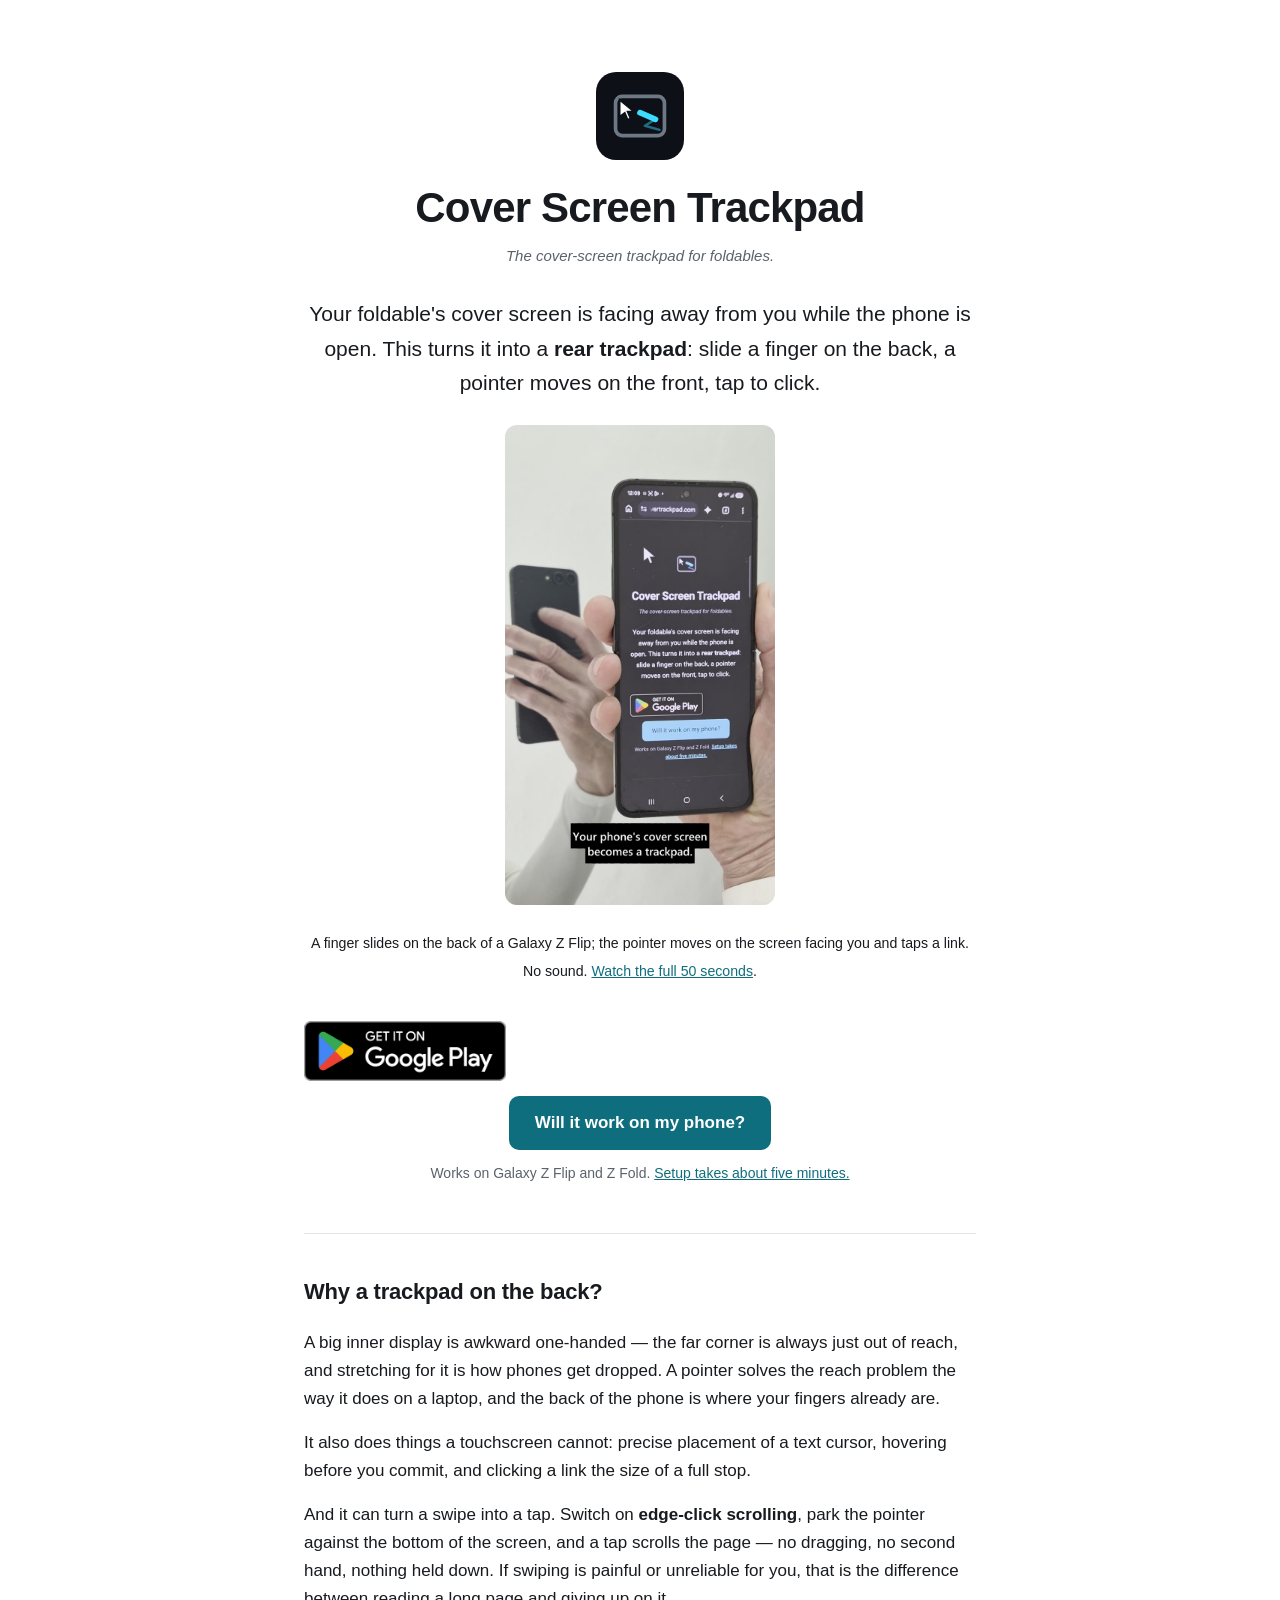
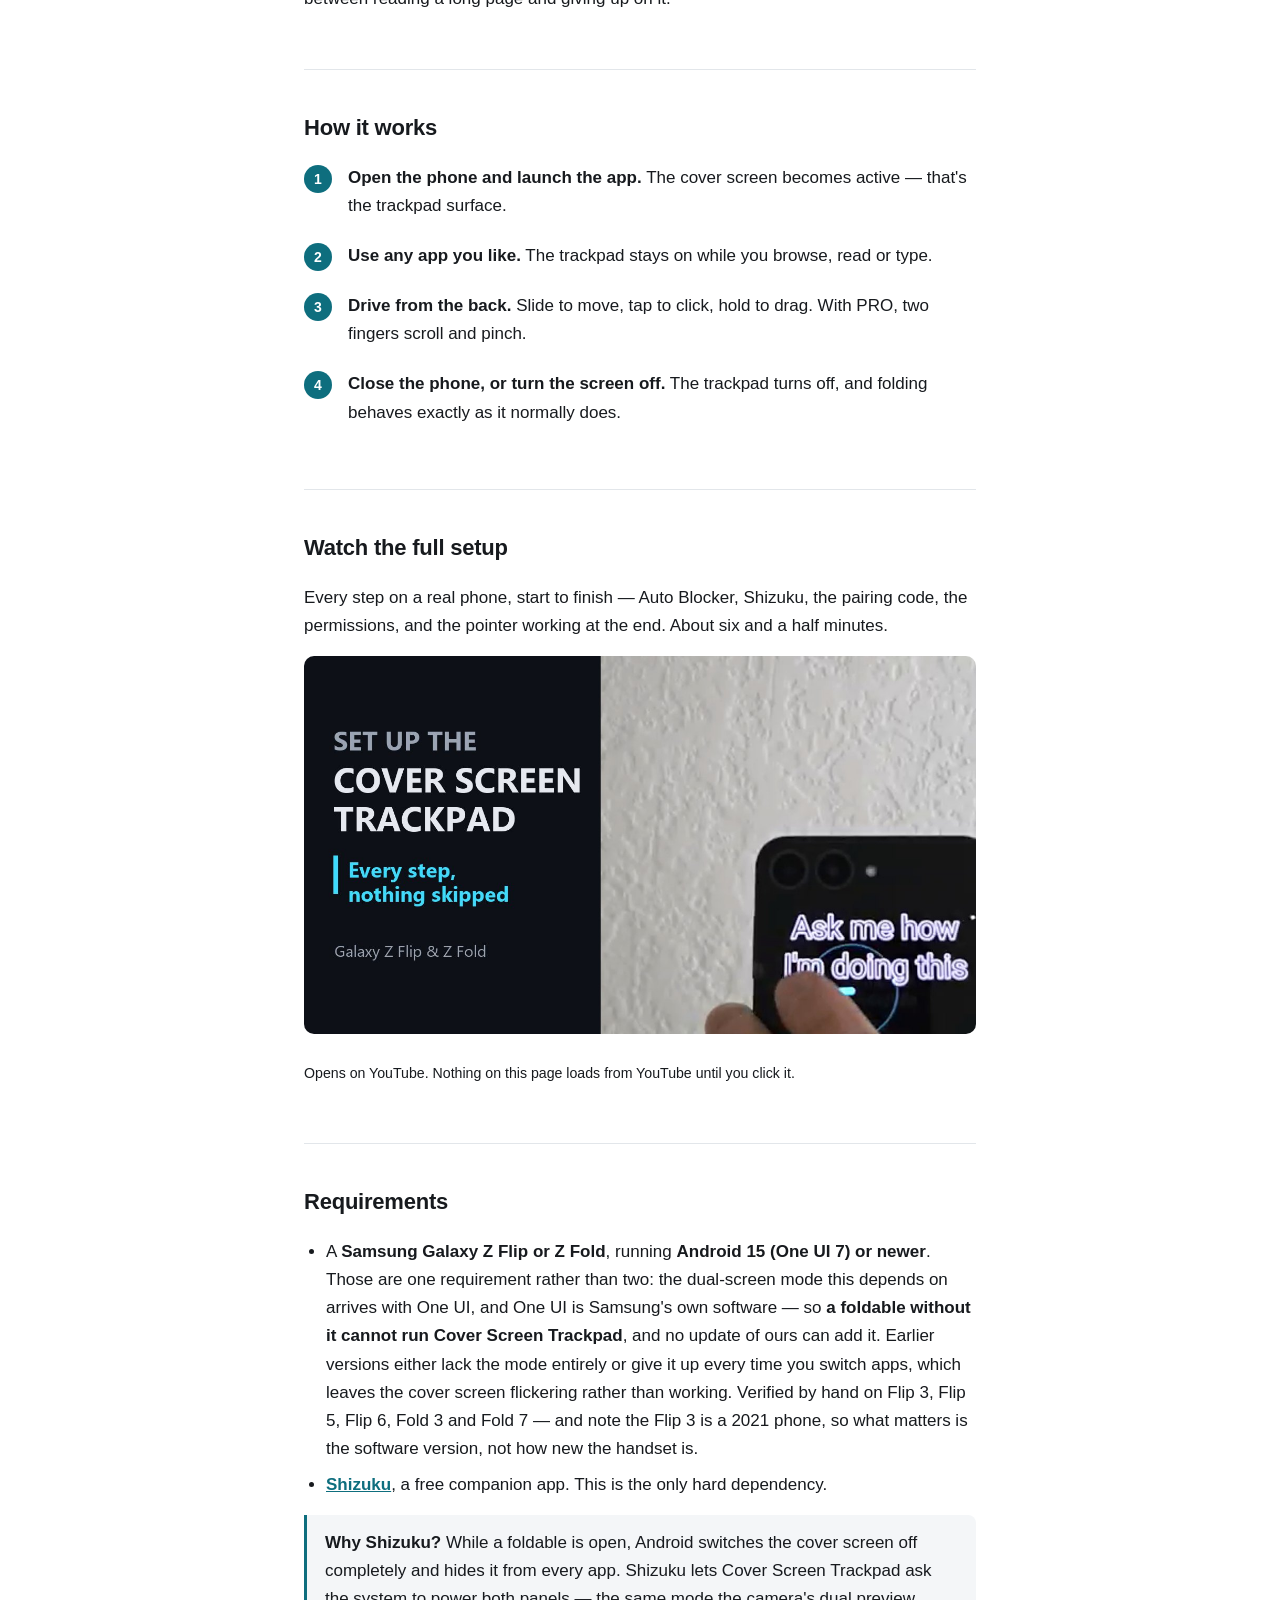
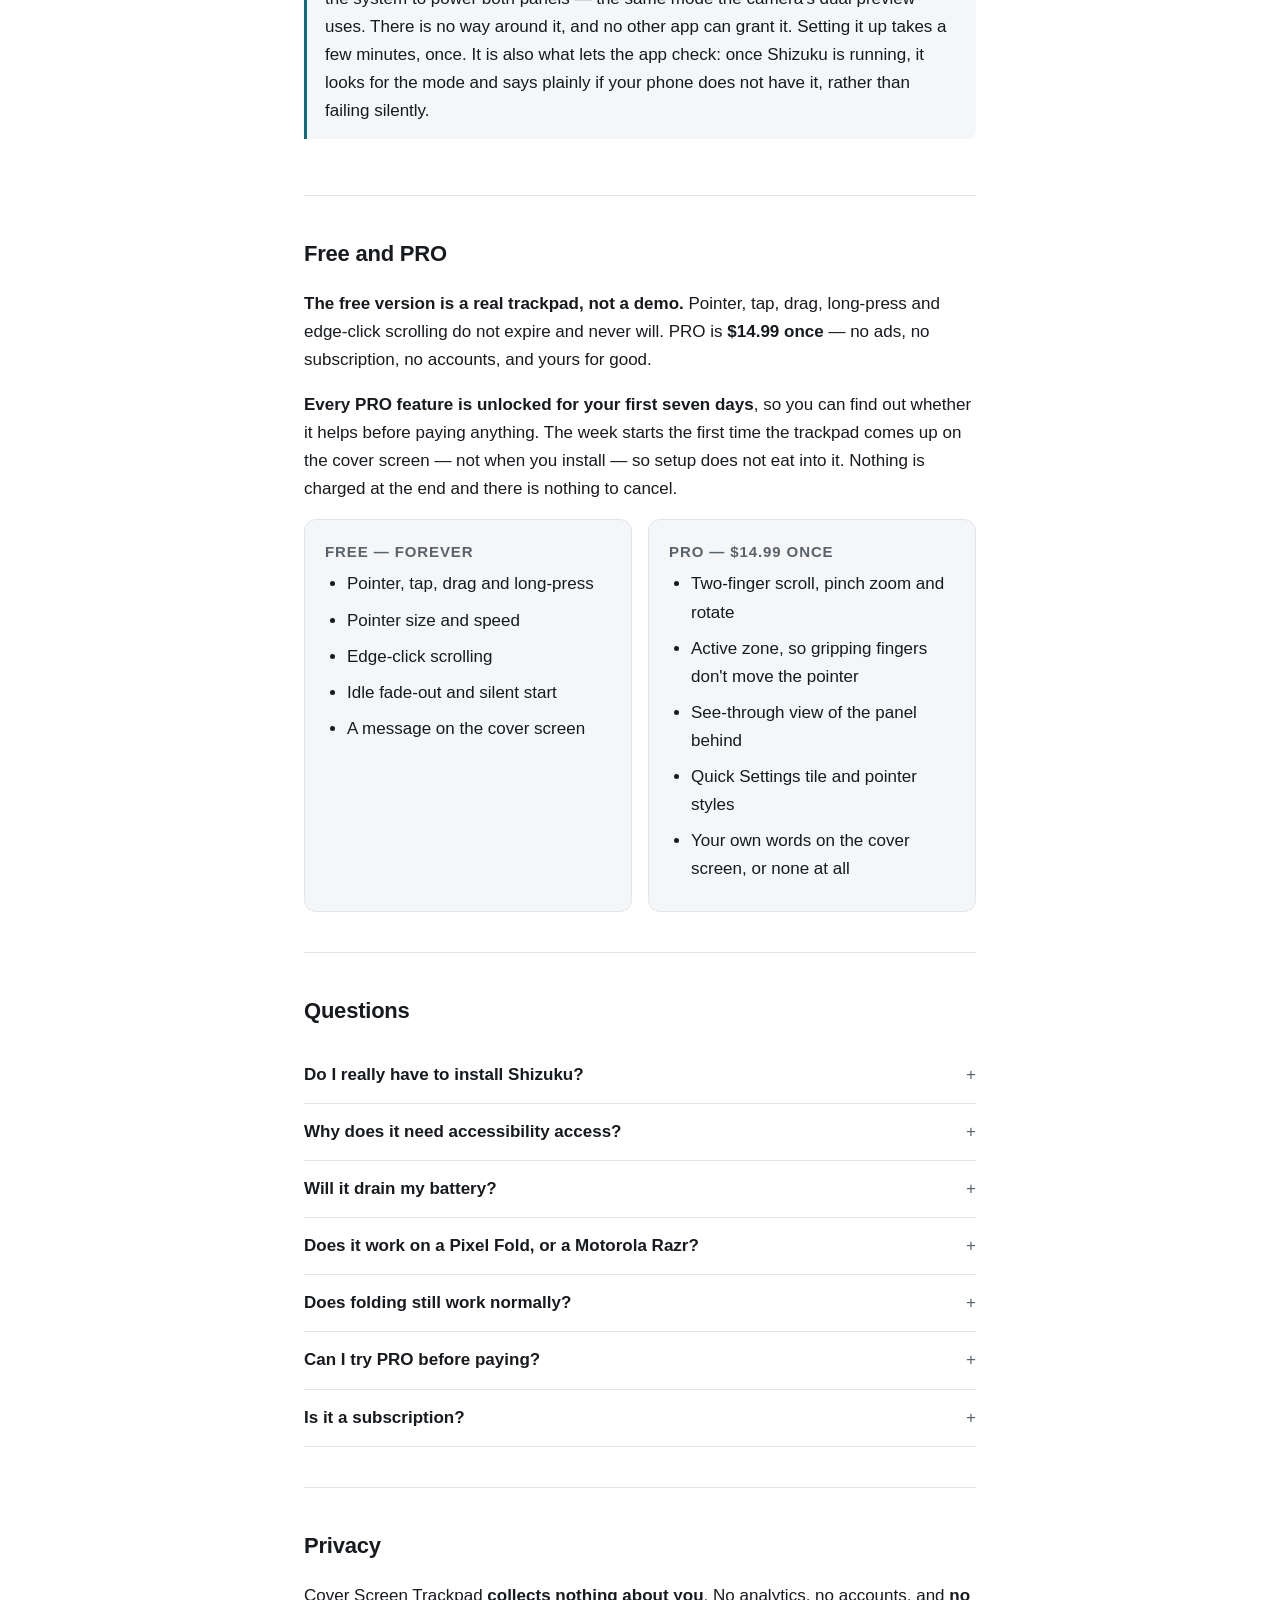
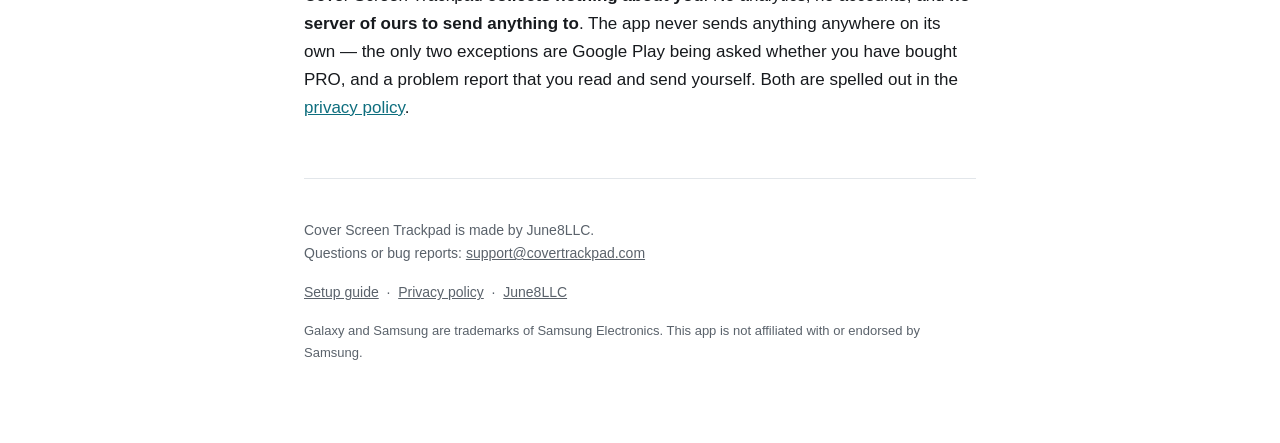
==== commit 660a773d: "Say the seven-day PRO trial on the front page The page never mentioned it. Adds a paragraph above th" ====
--- a/index.html
+++ b/index.html
@@ -173,6 +173,12 @@
       long-press and edge-click scrolling do not expire and never will. PRO is
       <strong>$14.99 once</strong> &#8212; no ads, no subscription, no accounts, and yours for good.
     </p>
+    <p>
+      <strong>Every PRO feature is unlocked for your first seven days</strong>, so you can
+      find out whether it helps before paying anything. The week starts the first time the
+      trackpad comes up on the cover screen &#8212; not when you install &#8212; so setup
+      does not eat into it. Nothing is charged at the end and there is nothing to cancel.
+    </p>
     <div class="tiers">
       <div class="tier">
         <h3>Free &#8212; forever</h3>
@@ -297,6 +303,22 @@
     </details>
 
     <details>
+      <summary>Can I try PRO before paying?</summary>
+      <p>
+        Yes &#8212; every PRO feature is on for your first seven days: two-finger scroll,
+        pinch and rotate, the active zone, the see-through view, the Quick Settings tile
+        and pointer styles. The week begins the first time the trackpad actually comes up
+        on the cover screen rather than at install, so a slow setup costs you none of it.
+      </p>
+      <p>
+        Afterwards the trackpad carries on working &#8212; the PRO features switch off and
+        the free ones never expire. You are not charged at the end and there is nothing to
+        cancel. The one thing the week does not include is switching off the cover-screen
+        message; that is yours when you buy.
+      </p>
+    </details>
+
+    <details>
       <summary>Is it a subscription?</summary>
       <p>
         No. The free version is genuinely usable, and PRO is a single payment. No
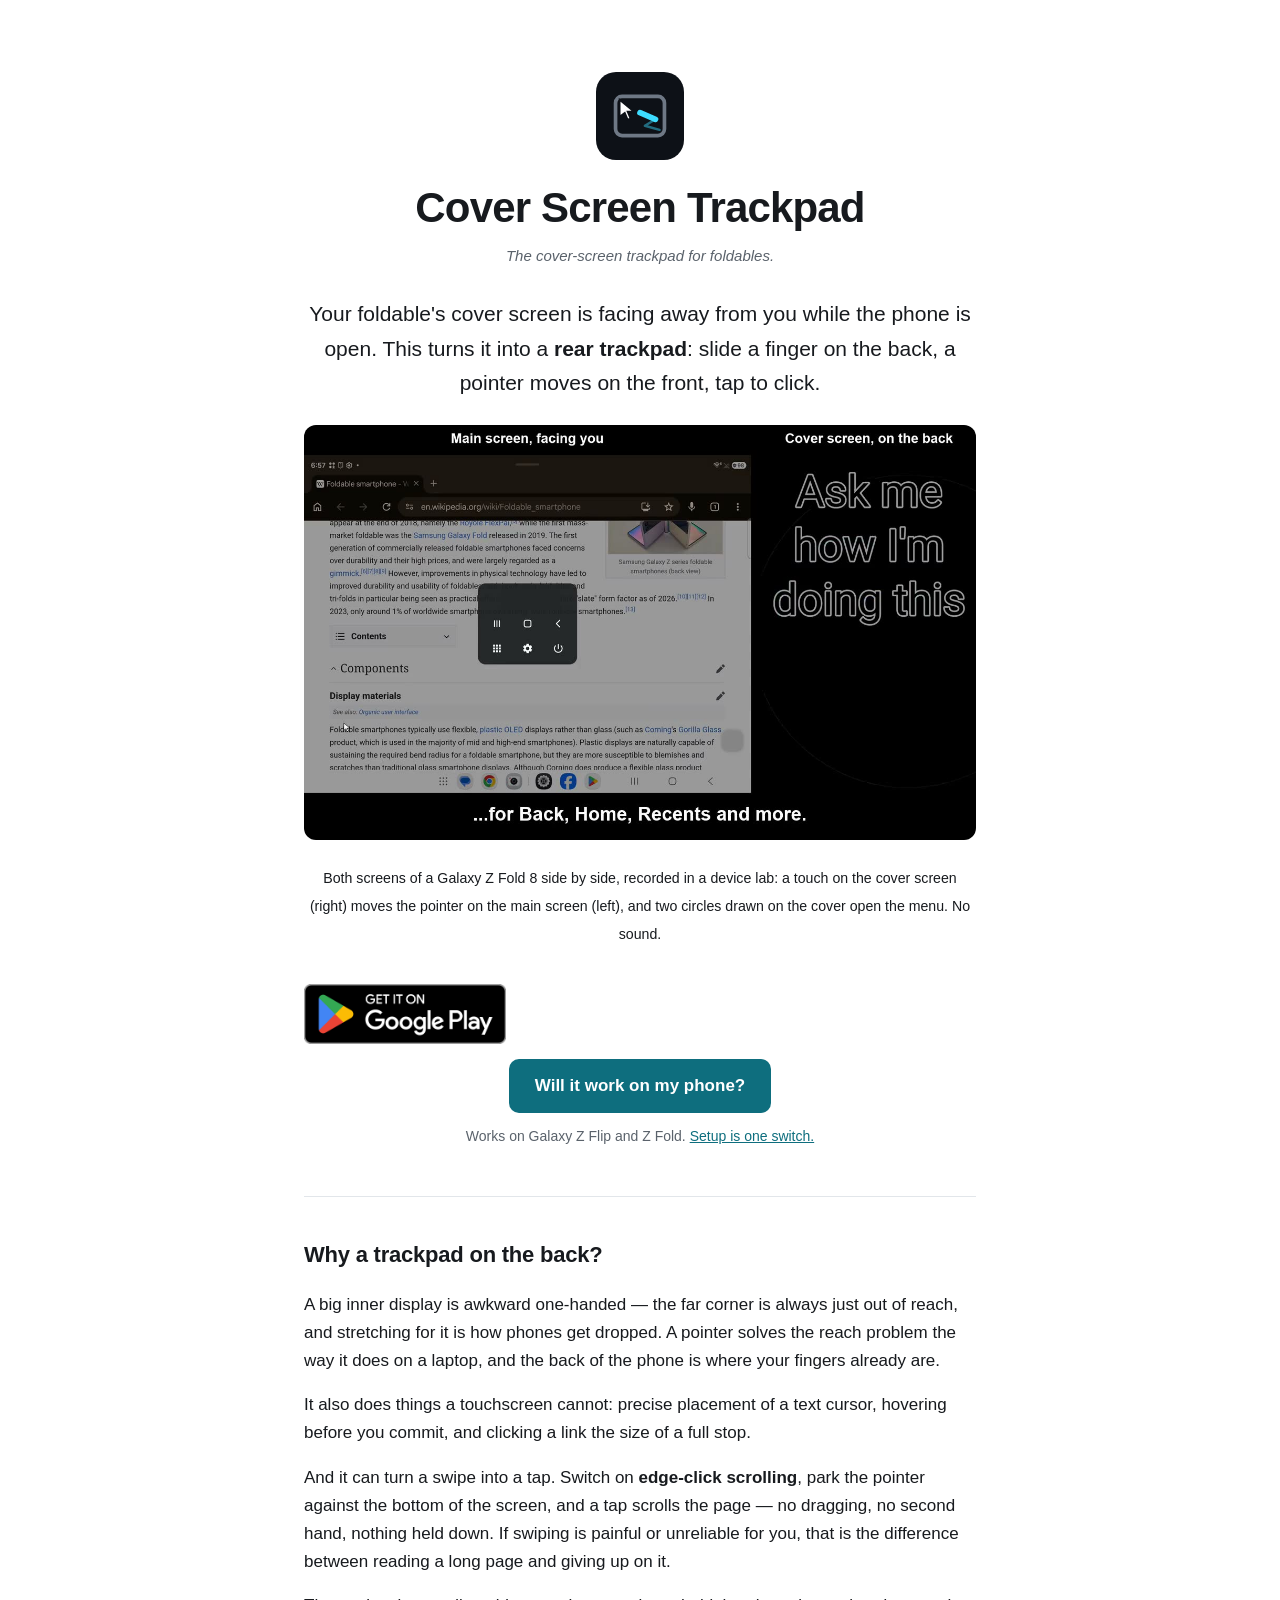
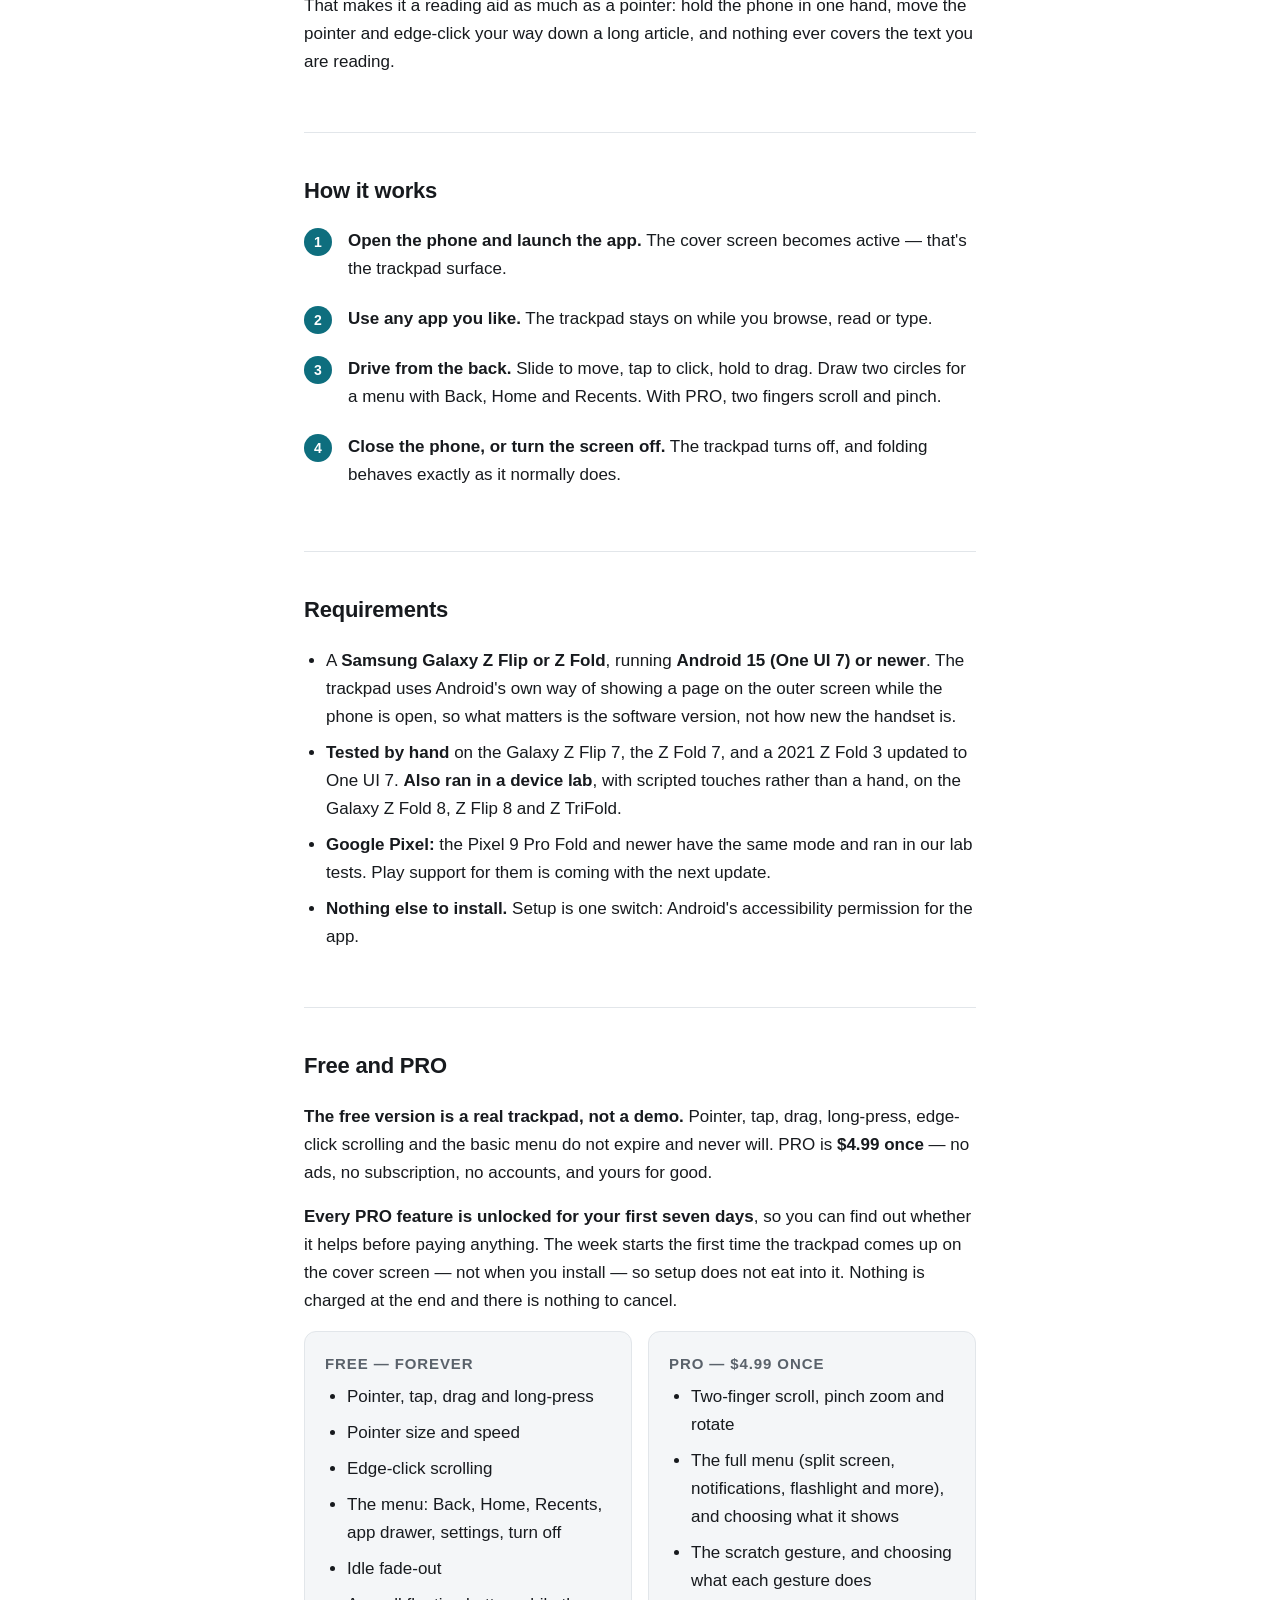
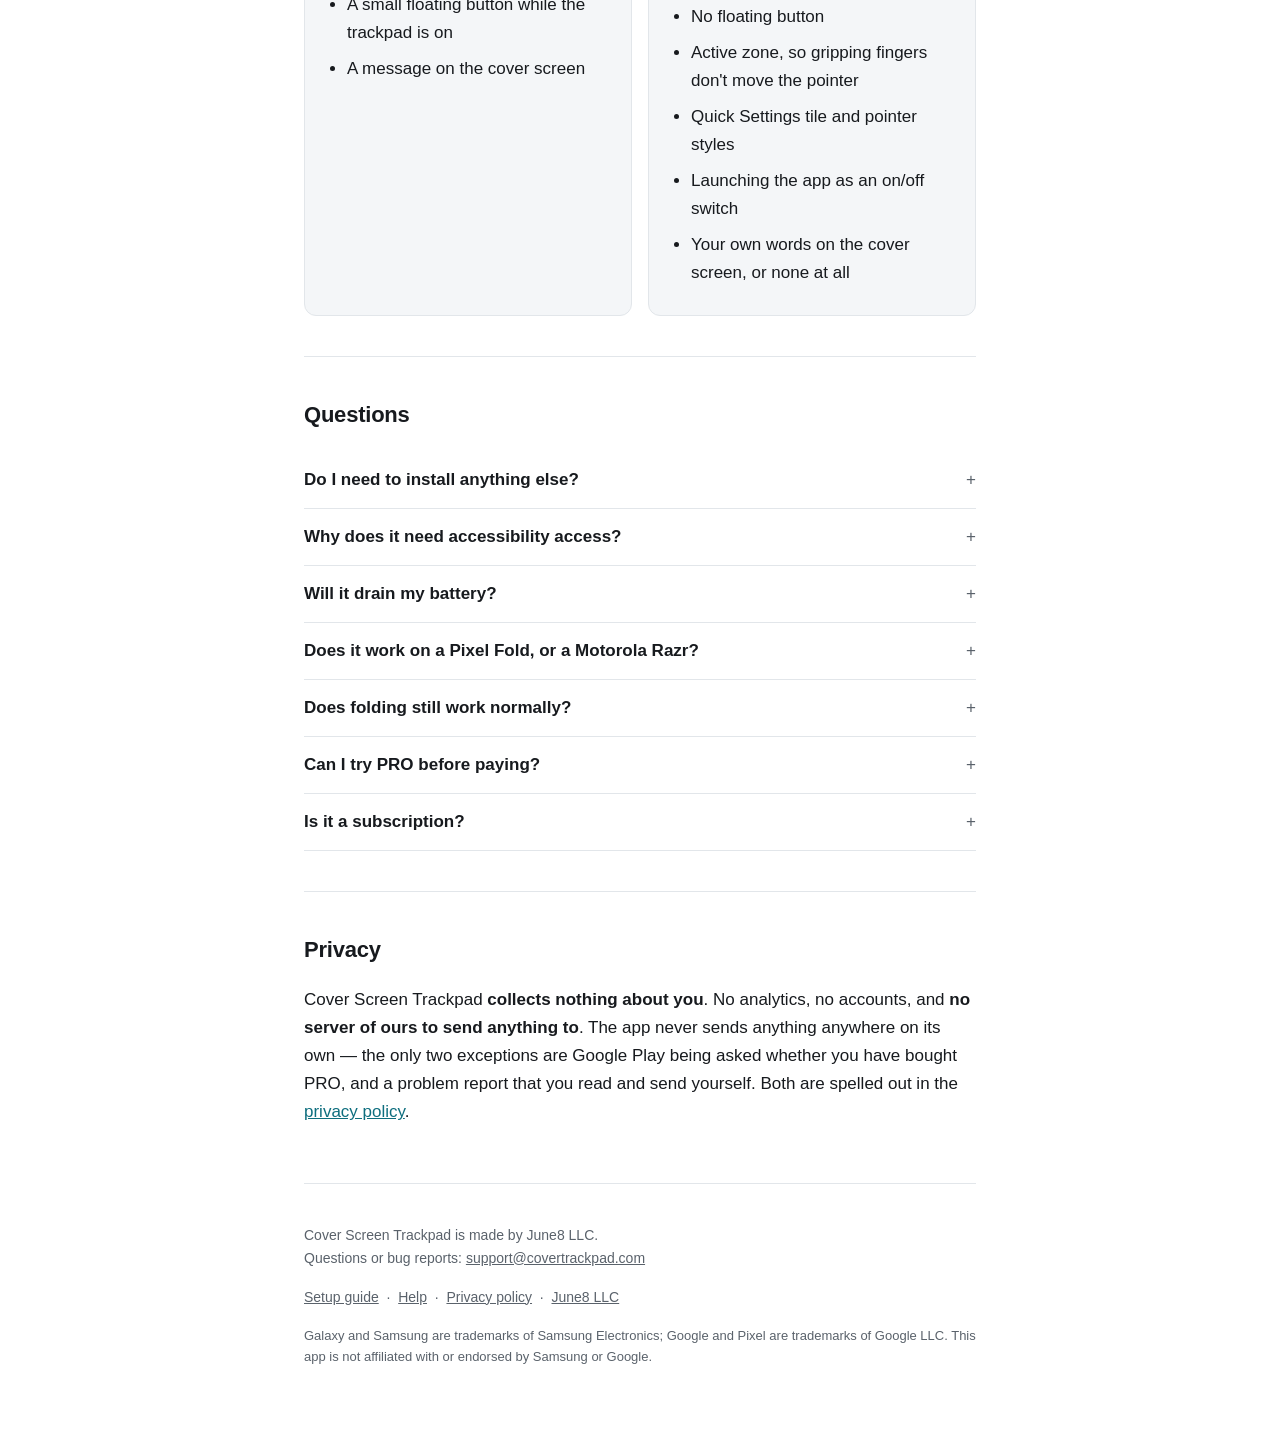
==== commit e3267eb3: "Version 1.1: one-switch setup (no Shizuku), Pixel lab note, two-screen demo Co-Authored-By: Claude O" ====
--- a/index.html
+++ b/index.html
@@ -4,7 +4,7 @@
 <meta charset="utf-8">
 <meta name="viewport" content="width=device-width, initial-scale=1">
 <title>Cover Screen Trackpad — turn a foldable's cover screen into a trackpad</title>
-<meta name="description" content="Use the cover screen of a Samsung foldable as a rear trackpad while the phone is open. Your finger on the back drives a pointer on the front.">
+<meta name="description" content="Use the cover screen of a Galaxy Z Flip or Z Fold as a rear trackpad while the phone is open. Your finger on the back drives a pointer on the front. Setup is one switch: no Shizuku, no PC, no root.">
 <link rel="icon" href="data:image/svg+xml,<svg xmlns='http://www.w3.org/2000/svg' viewBox='0 0 108 108'><rect width='108' height='108' fill='%230D1117'/><path d='M32,30 H76 A8,8 0 0 1 84,38 V70 A8,8 0 0 1 76,78 H32 A8,8 0 0 1 24,70 V38 A8,8 0 0 1 32,30 Z' fill='none' stroke='%236E7885' stroke-width='4.5'/><path d='M73,58 L54,50' fill='none' stroke='%233DDCFF' stroke-width='7' stroke-linecap='round'/><path d='M29,34 L29,55 L35.3,50.1 L38.8,58.5 L42.3,57.1 L38.8,48.7 L46.5,48.7 Z' fill='%23fff' stroke='%230D1117' stroke-width='2.2'/></svg>">
 <link rel="stylesheet" href="style.css">
 </head>
@@ -31,59 +31,20 @@
       a pointer moves on the front, tap to click.
     </p>
 
-    <!--
-      RESTORED 2026-09-20 with the re-shot demo. It meets the conditions the old
-      note set: burned captions, a text description below, and covertrackpad.com
-      on the phone in shot.
-
-      IT DEVIATES ON ONE POINT, deliberately. The old note asked for a screen
-      capture with the see-through overlay, so one recording could show both
-      halves. This is a camera shot of the phone instead, with the hand on the
-      back and the front display both genuinely in frame - which does the same
-      job without asking the viewer to interpret an overlay. The overlay version
-      is still the better way to prove the MAPPING; this is the better way to
-      prove a human is doing it.
-
-      Silent, muted, looping: it plays in a feed and on a listing where nobody
-      has sound on. Full 53s version with narration is the linked Short.
-    -->
     <p>
       <video src="demo.mp4" poster="demo-poster.jpg" autoplay muted loop playsinline
-             preload="metadata" width="720" height="1280"
-             style="max-width:270px;width:100%;height:auto;border-radius:12px;display:block;margin:1.5rem auto">
+             preload="metadata" width="1280" height="790"
+             style="max-width:100%;width:100%;height:auto;border-radius:12px;display:block;margin:1.5rem auto">
       </video>
     </p>
     <p style="text-align:center">
       <small>
-        A finger slides on the back of a Galaxy Z Flip; the pointer moves on the
-        screen facing you and taps a link. No sound.
-        <a href="https://www.youtube.com/shorts/7q7ZxhUSA1Y" rel="noopener">Watch the full 50 seconds</a>.
+        Both screens of a Galaxy Z Fold 8 side by side, recorded in a device lab:
+        a touch on the cover screen (right) moves the pointer on the main screen
+        (left), and two circles drawn on the cover open the menu. No sound.
       </small>
     </p>
 
-    <!--
-      DO NOT DEPLOY THIS BEFORE THE PRODUCTION LISTING RESOLVES.
-
-      Measured 2026-09-02, signed out: the store URL did not render a listing at
-      all. It redirected and answered "We're sorry, the requested URL was not
-      found on this server." Shipping the badge before production is live hands
-      every visitor a 404 on the one link that matters.
-
-      APPROVAL IS NOT THE SAME AS LIVE. After Google approves, the rollout still
-      has to propagate. Open the URL below in a PRIVATE WINDOW and confirm a real
-      listing renders to a signed-out visitor. That, not the approval email, is
-      the go signal.
-
-      The badge is Google's artwork: do not recolour, redraw, crop or restyle it,
-      and leave clear space around it of at least a quarter of its height.
-      play-badge.png is the official asset kept locally rather than hotlinked, so
-      the page does not depend on Google's CDN staying put.
-
-      The badge comes FIRST and the compatibility question second, which is a
-      reversal. Until now the page had to ask before it could offer; someone who
-      already owns a Flip should not have to answer a question to reach an
-      install button.
-    -->
     <div class="cta">
       <a class="badge"
          href="https://play.google.com/store/apps/details?id=com.june8llc.covertrackpad">
@@ -91,7 +52,7 @@
       </a>
       <a class="btn" href="#requirements">Will it work on my phone?</a>
       <small>Works on Galaxy Z Flip and Z Fold.
-        <a href="setup.html">Setup takes about five minutes.</a></small>
+        <a href="setup.html">Setup is one switch.</a></small>
     </div>
   </header>
 
@@ -112,6 +73,11 @@
       no dragging, no second hand, nothing held down. If swiping is painful or unreliable
       for you, that is the difference between reading a long page and giving up on it.
     </p>
+    <p>
+      That makes it a reading aid as much as a pointer: hold the phone in one hand, move
+      the pointer and edge-click your way down a long article, and nothing ever covers
+      the text you are reading.
+    </p>
   </section>
 
   <section>
@@ -119,59 +85,34 @@
     <ol class="steps">
       <li><strong>Open the phone and launch the app.</strong> The cover screen becomes active — that's the trackpad surface.</li>
       <li><strong>Use any app you like.</strong> The trackpad stays on while you browse, read or type.</li>
-      <li><strong>Drive from the back.</strong> Slide to move, tap to click, hold to drag. With PRO, two fingers scroll and pinch.</li>
+      <li><strong>Drive from the back.</strong> Slide to move, tap to click, hold to drag. Draw two circles for a menu with Back, Home and Recents. With PRO, two fingers scroll and pinch.</li>
       <li><strong>Close the phone, or turn the screen off.</strong> The trackpad turns off, and folding behaves exactly as it normally does.</li>
     </ol>
-  </section>
-
-  <section id="video">
-    <h2>Watch the full setup</h2>
-    <p>
-      Every step on a real phone, start to finish &mdash; Auto Blocker, Shizuku,
-      the pairing code, the permissions, and the pointer working at the end.
-      About six and a half minutes.
-    </p>
-    <p>
-      <a href="https://youtu.be/wd2AmA5TXk8" rel="noopener">
-        <img src="setup-video.jpg" alt="Set up the Cover Screen Trackpad &mdash; a finger on the back of a Galaxy Z Flip, with the cover screen lit" style="max-width:100%;height:auto;border-radius:10px">
-      </a>
-    </p>
-    <p><small>Opens on YouTube. Nothing on this page loads from YouTube until you click it.</small></p>
   </section>
 
   <section id="requirements">
     <h2>Requirements</h2>
     <ul>
       <li>A <strong>Samsung Galaxy Z Flip or Z Fold</strong>, running <strong>Android 15
-        (One UI 7) or newer</strong>. Those are one requirement rather than two: the
-        dual-screen mode this depends on arrives with One UI, and One UI is Samsung's own
-        software — so <strong>a foldable without it cannot run Cover Screen Trackpad</strong>,
-        and no update of ours can add it. Earlier versions either lack the mode entirely or
-        give it up every time you switch apps, which leaves the cover screen flickering
-        rather than working. Verified by hand on Flip 3, Flip 5, Flip 6, Fold 3 and Fold 7
-        — and note the Flip 3 is a 2021 phone, so what matters is the software version, not
-        how new the handset is.</li>
-      <li><strong><a href="https://shizuku.rikka.app/">Shizuku</a></strong>, a free companion app. This is the only hard dependency.</li>
+        (One UI 7) or newer</strong>. The trackpad uses Android's own way of showing a page
+        on the outer screen while the phone is open, so what matters is the software
+        version, not how new the handset is.</li>
+      <li><strong>Tested by hand</strong> on the Galaxy Z Flip 7, the Z Fold 7, and a 2021
+        Z Fold 3 updated to One UI 7. <strong>Also ran in a device lab</strong>, with
+        scripted touches rather than a hand, on the Galaxy Z Fold 8, Z Flip 8 and Z TriFold.</li>
+      <li><strong>Google Pixel:</strong> the Pixel 9 Pro Fold and newer have the same mode
+        and ran in our lab tests. Play support for them is coming with the next update.</li>
+      <li><strong>Nothing else to install.</strong> Setup is one switch: Android's
+        accessibility permission for the app.</li>
     </ul>
-    <div class="note">
-      <p style="margin:0">
-        <strong>Why Shizuku?</strong> While a foldable is open, Android switches the cover
-        screen off completely and hides it from every app. Shizuku lets Cover Screen Trackpad
-        ask the system to power both panels — the same mode the camera's dual preview uses.
-        There is no way around it, and no other app can grant it. Setting it up takes a few
-        minutes, once. It is also what lets the app check: once Shizuku is running, it looks
-        for the mode and says plainly if your phone does not have it, rather than failing
-        silently.
-      </p>
-    </div>
   </section>
 
   <section>
     <h2>Free and PRO</h2>
     <p>
       <strong>The free version is a real trackpad, not a demo.</strong> Pointer, tap, drag,
-      long-press and edge-click scrolling do not expire and never will. PRO is
-      <strong>$14.99 once</strong> &#8212; no ads, no subscription, no accounts, and yours for good.
+      long-press, edge-click scrolling and the basic menu do not expire and never will. PRO is
+      <strong>$4.99 once</strong> &#8212; no ads, no subscription, no accounts, and yours for good.
     </p>
     <p>
       <strong>Every PRO feature is unlocked for your first seven days</strong>, so you can
@@ -186,31 +127,22 @@
           <li>Pointer, tap, drag and long-press</li>
           <li>Pointer size and speed</li>
           <li>Edge-click scrolling</li>
-          <li>Idle fade-out and silent start</li>
+          <li>The menu: Back, Home, Recents, app drawer, settings, turn off</li>
+          <li>Idle fade-out</li>
+          <li>A small floating button while the trackpad is on</li>
           <li>A message on the cover screen</li>
         </ul>
       </div>
       <div class="tier">
-        <!--
-          $14.99, AND DO NOT PUT $9.99 BACK UNTIL A DEVICE SHOWS IT.
-
-          A $9.99 / 90-day launch offer EXISTS and is Active in Play Console, and
-          the shipped app cannot see it: measured 2026-09-10 on a clean Flip 7,
-          signed into an account that had never bought, the button reads
-          "UNLOCK PRO - $14.99". PremiumManager reads the deprecated
-          oneTimePurchaseOfferDetails and launches billing with no offer token, so
-          the discount is invisible to every published client.
-
-          This page said "$9.99 until 9 December" for about an hour. That was a
-          price Google was not charging. The number here must match what a real
-          device shows, and nothing else.
-        -->
-        <h3>PRO &#8212; $14.99 once</h3>
+        <h3>PRO &#8212; $4.99 once</h3>
         <ul>
           <li>Two-finger scroll, pinch zoom and rotate</li>
+          <li>The full menu (split screen, notifications, flashlight and more), and choosing what it shows</li>
+          <li>The scratch gesture, and choosing what each gesture does</li>
+          <li>No floating button</li>
           <li>Active zone, so gripping fingers don't move the pointer</li>
-          <li>See-through view of the panel behind</li>
           <li>Quick Settings tile and pointer styles</li>
+          <li>Launching the app as an on/off switch</li>
           <li>Your own words on the cover screen, or none at all</li>
         </ul>
       </div>
@@ -221,14 +153,12 @@
     <h2>Questions</h2>
 
     <details>
-      <summary>Do I really have to install Shizuku?</summary>
-      <p>
-        Yes, and there is no way around it. While a foldable is open, Android
-        switches the cover screen off and hides it from every app — no permission
-        or setting changes that. Shizuku lets the app ask the system to power both
-        panels, which is the mode the camera's dual preview already uses. It is
-        free, open-source, does not need root, and it is a one-time setup. The
-        <a href="setup.html">setup guide</a> walks through it.
+      <summary>Do I need to install anything else?</summary>
+      <p>
+        No. Earlier versions needed a companion app called Shizuku to wake the cover
+        screen; this one asks Android directly, so setup is a single switch: the
+        accessibility permission. If you installed Shizuku for an earlier version,
+        Cover Screen Trackpad no longer uses it and you can remove it.
       </p>
     </details>
 
@@ -240,11 +170,12 @@
         permission and you are right to be careful with it.
       </p>
       <p>
-        It notices two things about your screen, and nothing else. <strong>Whether a
-        keyboard is up</strong>, so edge-click scrolling switches off while you type.
-        And <strong>that something changed</strong> — not what changed: Android quietly
-        takes the cover screen back when apps come and go, which would switch the
-        trackpad off mid-use, so any change is a cue to check and take it back if needed.
+        It looks only at which windows are open, never at what is in them.
+        <strong>Whether a keyboard is up</strong>, so edge-click scrolling switches off
+        while you type. <strong>Whether an app or split screen is in front</strong>, so
+        the menu offers the right choices. And <strong>that something changed</strong>,
+        so the floating button can step out of the way and the app can check it still
+        has the cover screen.
       </p>
       <p>
         It does not read the text on your screen, and nothing it sees is logged, stored
@@ -275,21 +206,17 @@
     <details>
       <summary>Does it work on a Pixel Fold, or a Motorola Razr?</summary>
       <p>
-        No, and we would rather say so than sell you something that cannot work.
-        Everything rests on the phone exposing a mode that powers both screens at
-        once. We bought a Razr+ and measured it: no such mode exists on it. The
-        underlying reason generalises — standard Android only describes which
-        <em>single</em> display is currently primary, and running both at once is a
-        Samsung extension on top of that. So Pixel Fold and every other non-Samsung
-        foldable are almost certainly in the same position.
-      </p>
-      <p>
-        This is not a matter of effort on our part: the mode belongs to the phone's
-        own software, so no version of this app can add it. It is worth being precise
-        about which part is fixed, though — it is <em>not</em> about the age of the
-        hardware. A 2021 Galaxy Z Flip 3 gained the mode through a One UI update and
-        runs this app perfectly. If a non-Samsung foldable ever ships the mode we would
-        be glad to hear about it.
+        <strong>Pixel: soon.</strong> Everything rests on the phone offering its outer
+        screen to apps while it is open. The Pixel 9 Pro Fold and newer do, and Cover
+        Screen Trackpad ran on them in our lab tests. Play support for them is coming with
+        the next update; until then Google Play will not offer the app on a Pixel. The
+        original 2023 Pixel Fold has not been tried.
+      </p>
+      <p>
+        <strong>Motorola Razr: no.</strong> We bought a Razr+ and measured it: it has no
+        mode that runs both screens at once, so the app cannot work on it, and no version
+        of ours can add that. Other makers' foldables are unknown to us; if you have one,
+        a problem report from the app tells us what it offers.
       </p>
     </details>
 
@@ -297,7 +224,7 @@
       <summary>Does folding still work normally?</summary>
       <p>
         Yes. The trackpad turns off when you close the phone, when the screen turns
-        off, when you tap Stop on the notification, or when you swipe the app away
+        off, when you tap the floating button, or when you choose Turn off in the menu
         — and once it is off, your phone folds exactly as it always did.
       </p>
     </details>
@@ -306,9 +233,9 @@
       <summary>Can I try PRO before paying?</summary>
       <p>
         Yes &#8212; every PRO feature is on for your first seven days: two-finger scroll,
-        pinch and rotate, the active zone, the see-through view, the Quick Settings tile
-        and pointer styles. The week begins the first time the trackpad actually comes up
-        on the cover screen rather than at install, so a slow setup costs you none of it.
+        pinch and rotate, the full menu and gestures, the active zone, no floating button,
+        the Quick Settings tile and pointer styles. The week begins the first time the trackpad actually comes up
+        on the cover screen rather than at install.
       </p>
       <p>
         Afterwards the trackpad carries on working &#8212; the PRO features switch off and
@@ -340,17 +267,19 @@
 
   <footer>
     <p>
-      Cover Screen Trackpad is made by June8LLC.<br>
+      Cover Screen Trackpad is made by June8 LLC.<br>
       Questions or bug reports: <a href="mailto:support@covertrackpad.com">support@covertrackpad.com</a>
     </p>
     <p>
       <a href="setup.html">Setup guide</a> &nbsp;·&nbsp;
+      <a href="help.html">Help</a> &nbsp;·&nbsp;
       <a href="privacy.html">Privacy policy</a> &nbsp;·&nbsp;
-      <a href="https://june8llc.com">June8LLC</a>
+      <a href="https://june8llc.com">June8 LLC</a>
     </p>
     <p class="fineprint">
-      Galaxy and Samsung are trademarks of Samsung Electronics. This app is not affiliated
-      with or endorsed by Samsung.
+      Galaxy and Samsung are trademarks of Samsung Electronics; Google and Pixel are
+      trademarks of Google LLC. This app is not affiliated with or endorsed by Samsung
+      or Google.
     </p>
   </footer>
 </div>
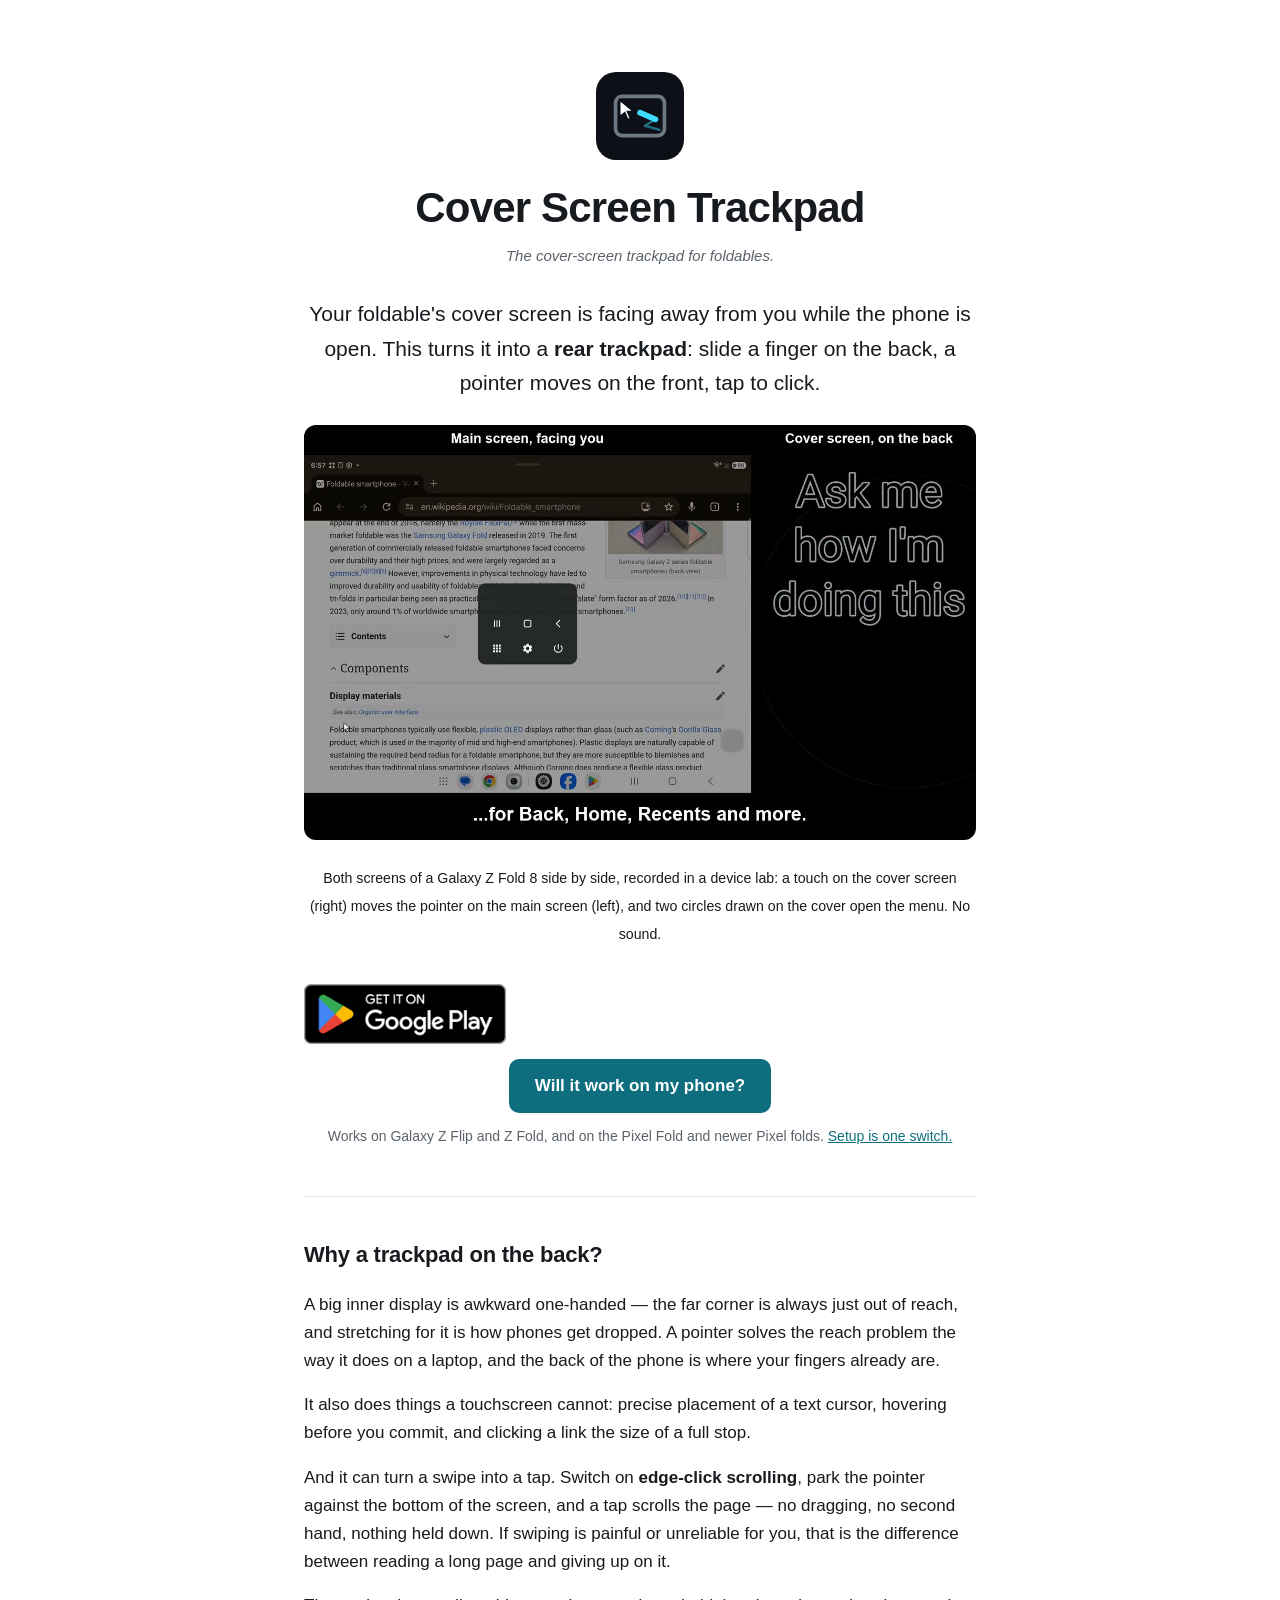
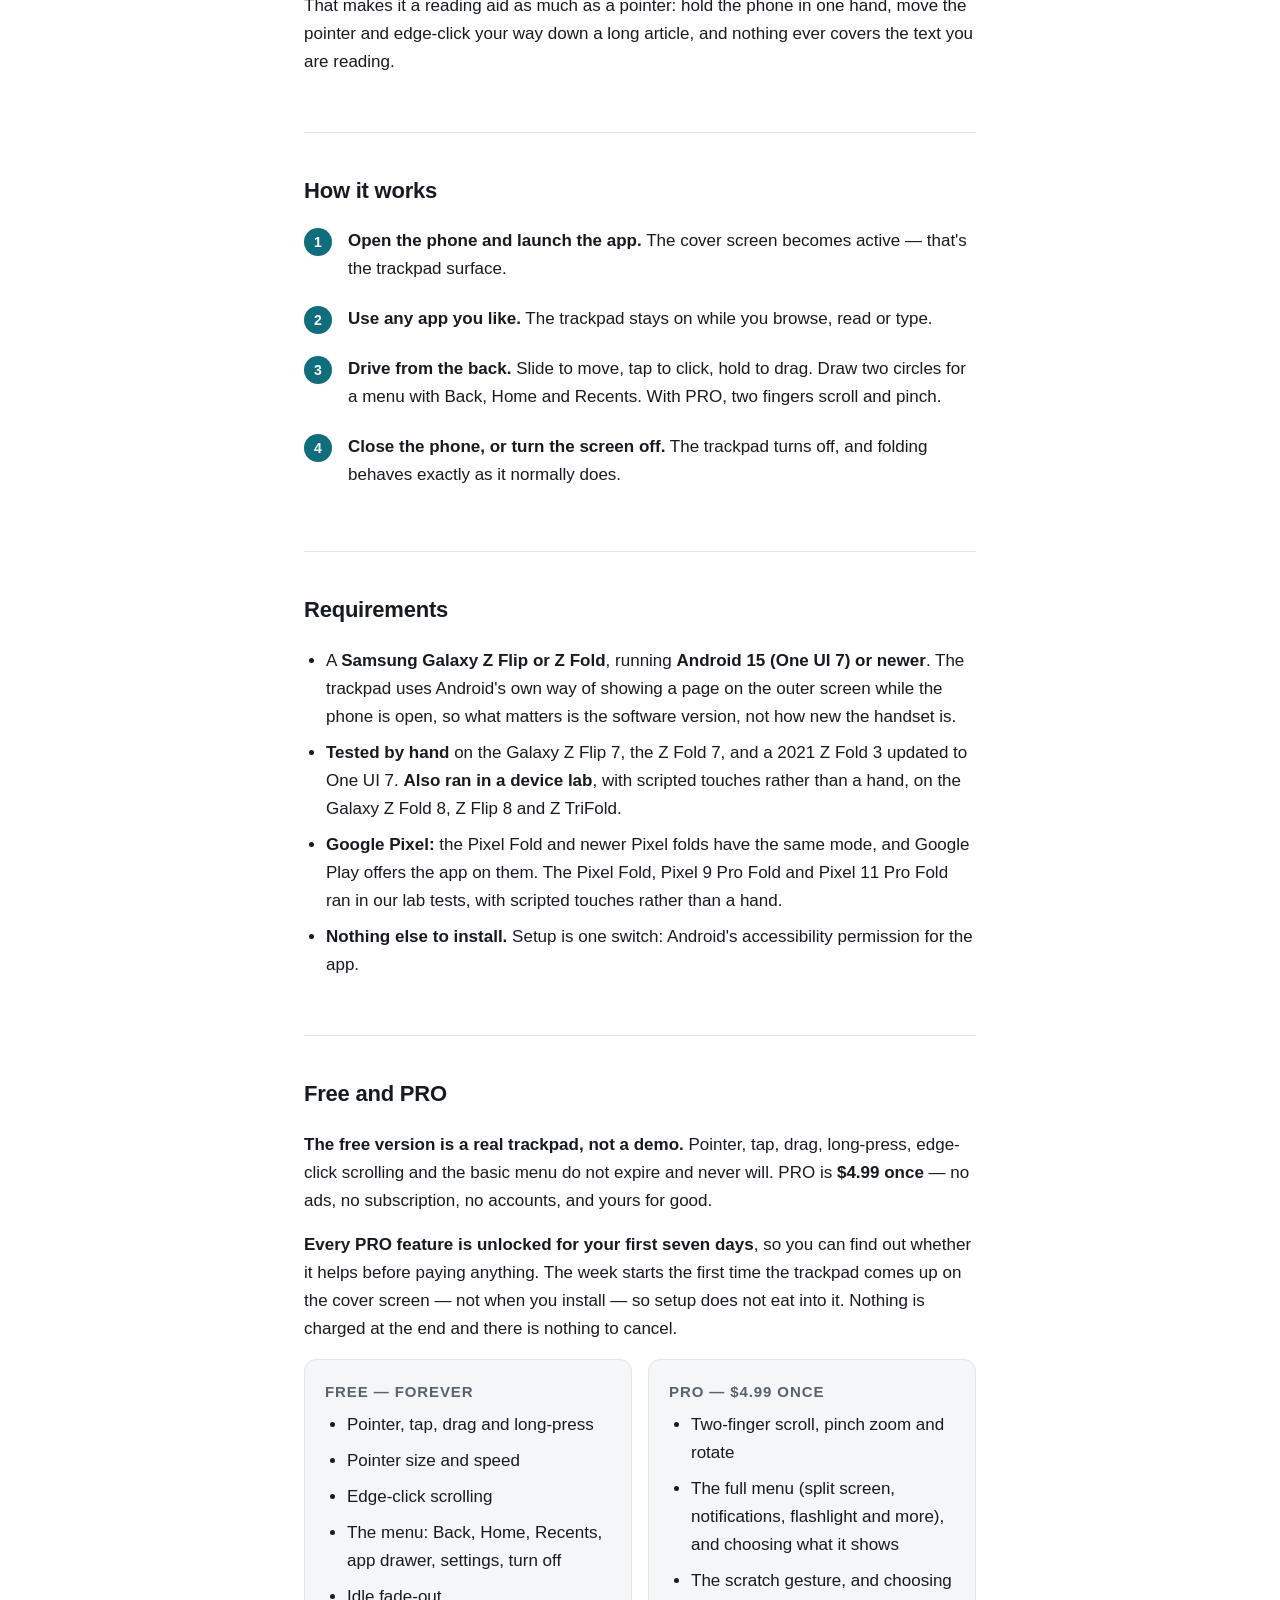
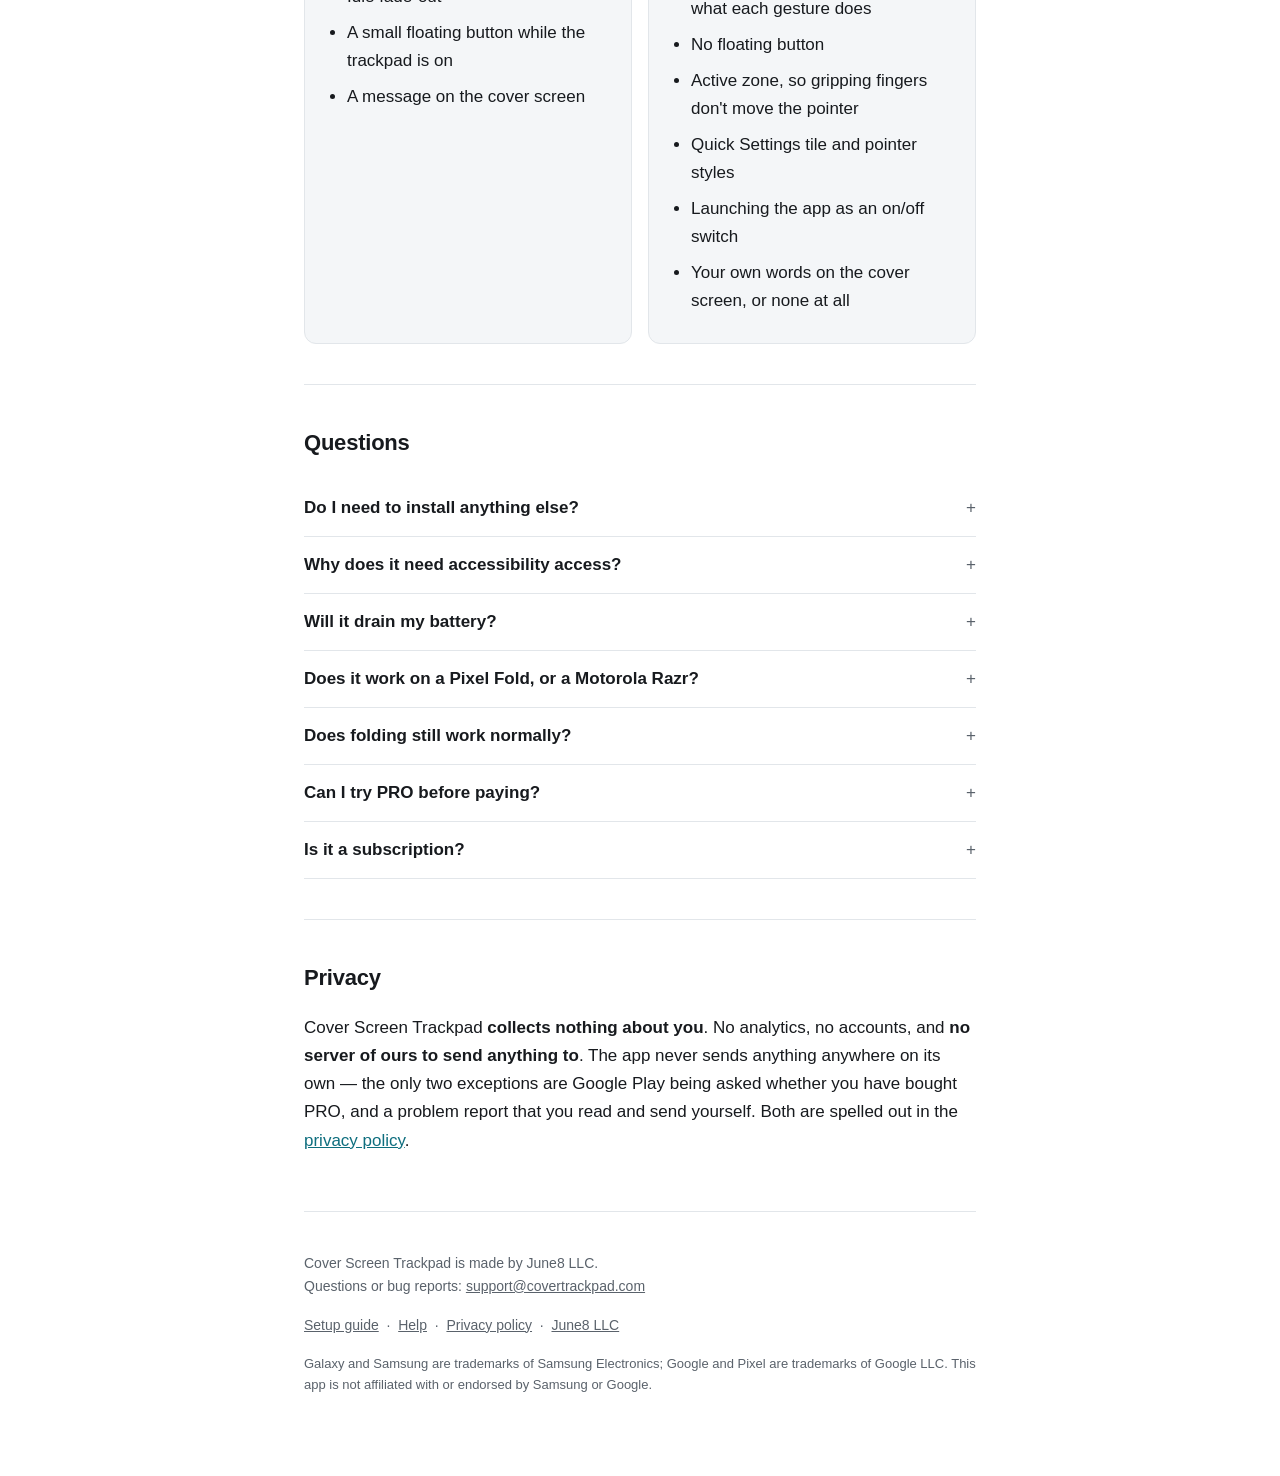
==== commit b96f324b: "Pixel folds: Google Play now offers the app on the Pixel Fold and newer Pixel folds Co-Authored-By: " ====
--- a/index.html
+++ b/index.html
@@ -4,7 +4,7 @@
 <meta charset="utf-8">
 <meta name="viewport" content="width=device-width, initial-scale=1">
 <title>Cover Screen Trackpad — turn a foldable's cover screen into a trackpad</title>
-<meta name="description" content="Use the cover screen of a Galaxy Z Flip or Z Fold as a rear trackpad while the phone is open. Your finger on the back drives a pointer on the front. Setup is one switch: no Shizuku, no PC, no root.">
+<meta name="description" content="Use the cover screen of a Galaxy Z Flip or Z Fold as a rear trackpad while the phone is open, and so can the Google Pixel Fold and newer Pixel folds. Your finger on the back drives a pointer on the front. Setup is one switch: no Shizuku, no PC, no root.">
 <link rel="icon" href="data:image/svg+xml,<svg xmlns='http://www.w3.org/2000/svg' viewBox='0 0 108 108'><rect width='108' height='108' fill='%230D1117'/><path d='M32,30 H76 A8,8 0 0 1 84,38 V70 A8,8 0 0 1 76,78 H32 A8,8 0 0 1 24,70 V38 A8,8 0 0 1 32,30 Z' fill='none' stroke='%236E7885' stroke-width='4.5'/><path d='M73,58 L54,50' fill='none' stroke='%233DDCFF' stroke-width='7' stroke-linecap='round'/><path d='M29,34 L29,55 L35.3,50.1 L38.8,58.5 L42.3,57.1 L38.8,48.7 L46.5,48.7 Z' fill='%23fff' stroke='%230D1117' stroke-width='2.2'/></svg>">
 <link rel="stylesheet" href="style.css">
 </head>
@@ -51,7 +51,7 @@
         <img src="play-badge.png" alt="Get it on Google Play" height="60">
       </a>
       <a class="btn" href="#requirements">Will it work on my phone?</a>
-      <small>Works on Galaxy Z Flip and Z Fold.
+      <small>Works on Galaxy Z Flip and Z Fold, and on the Pixel Fold and newer Pixel folds.
         <a href="setup.html">Setup is one switch.</a></small>
     </div>
   </header>
@@ -100,8 +100,9 @@
       <li><strong>Tested by hand</strong> on the Galaxy Z Flip 7, the Z Fold 7, and a 2021
         Z Fold 3 updated to One UI 7. <strong>Also ran in a device lab</strong>, with
         scripted touches rather than a hand, on the Galaxy Z Fold 8, Z Flip 8 and Z TriFold.</li>
-      <li><strong>Google Pixel:</strong> the Pixel 9 Pro Fold and newer have the same mode
-        and ran in our lab tests. Play support for them is coming with the next update.</li>
+      <li><strong>Google Pixel:</strong> the Pixel Fold and newer Pixel folds have the same
+        mode, and Google Play offers the app on them. The Pixel Fold, Pixel 9 Pro Fold and
+        Pixel 11 Pro Fold ran in our lab tests, with scripted touches rather than a hand.</li>
       <li><strong>Nothing else to install.</strong> Setup is one switch: Android's
         accessibility permission for the app.</li>
     </ul>
@@ -206,11 +207,12 @@
     <details>
       <summary>Does it work on a Pixel Fold, or a Motorola Razr?</summary>
       <p>
-        <strong>Pixel: soon.</strong> Everything rests on the phone offering its outer
-        screen to apps while it is open. The Pixel 9 Pro Fold and newer do, and Cover
-        Screen Trackpad ran on them in our lab tests. Play support for them is coming with
-        the next update; until then Google Play will not offer the app on a Pixel. The
-        original 2023 Pixel Fold has not been tried.
+        <strong>Pixel: yes.</strong> Everything rests on the phone offering its outer
+        screen to apps while it is open. The Pixel Fold and newer Pixel folds do, and
+        Google Play offers the app on them. Cover Screen Trackpad ran on the Pixel Fold,
+        Pixel 9 Pro Fold and Pixel 11 Pro Fold in our lab tests, with scripted touches
+        rather than a hand. The Pixel 10 Pro Fold was not run, but sits between two that
+        passed.
       </p>
       <p>
         <strong>Motorola Razr: no.</strong> We bought a Razr+ and measured it: it has no
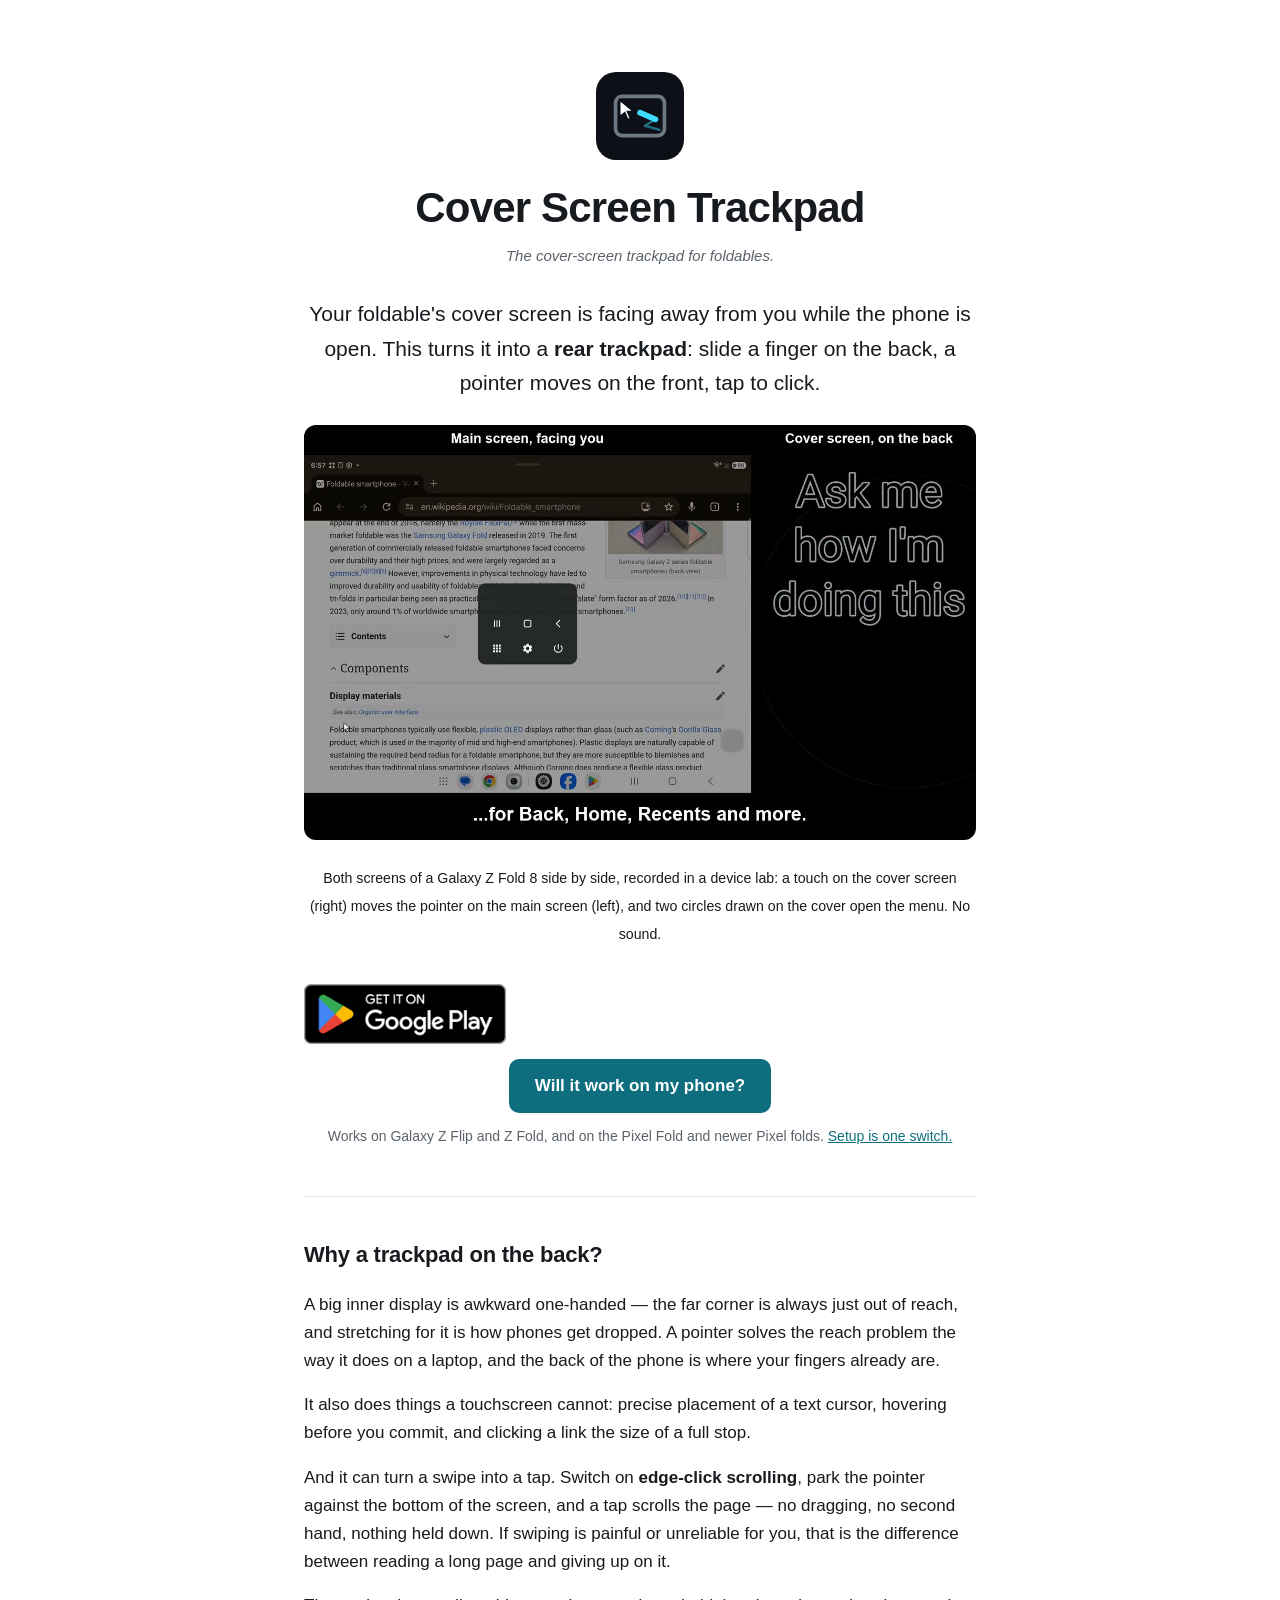
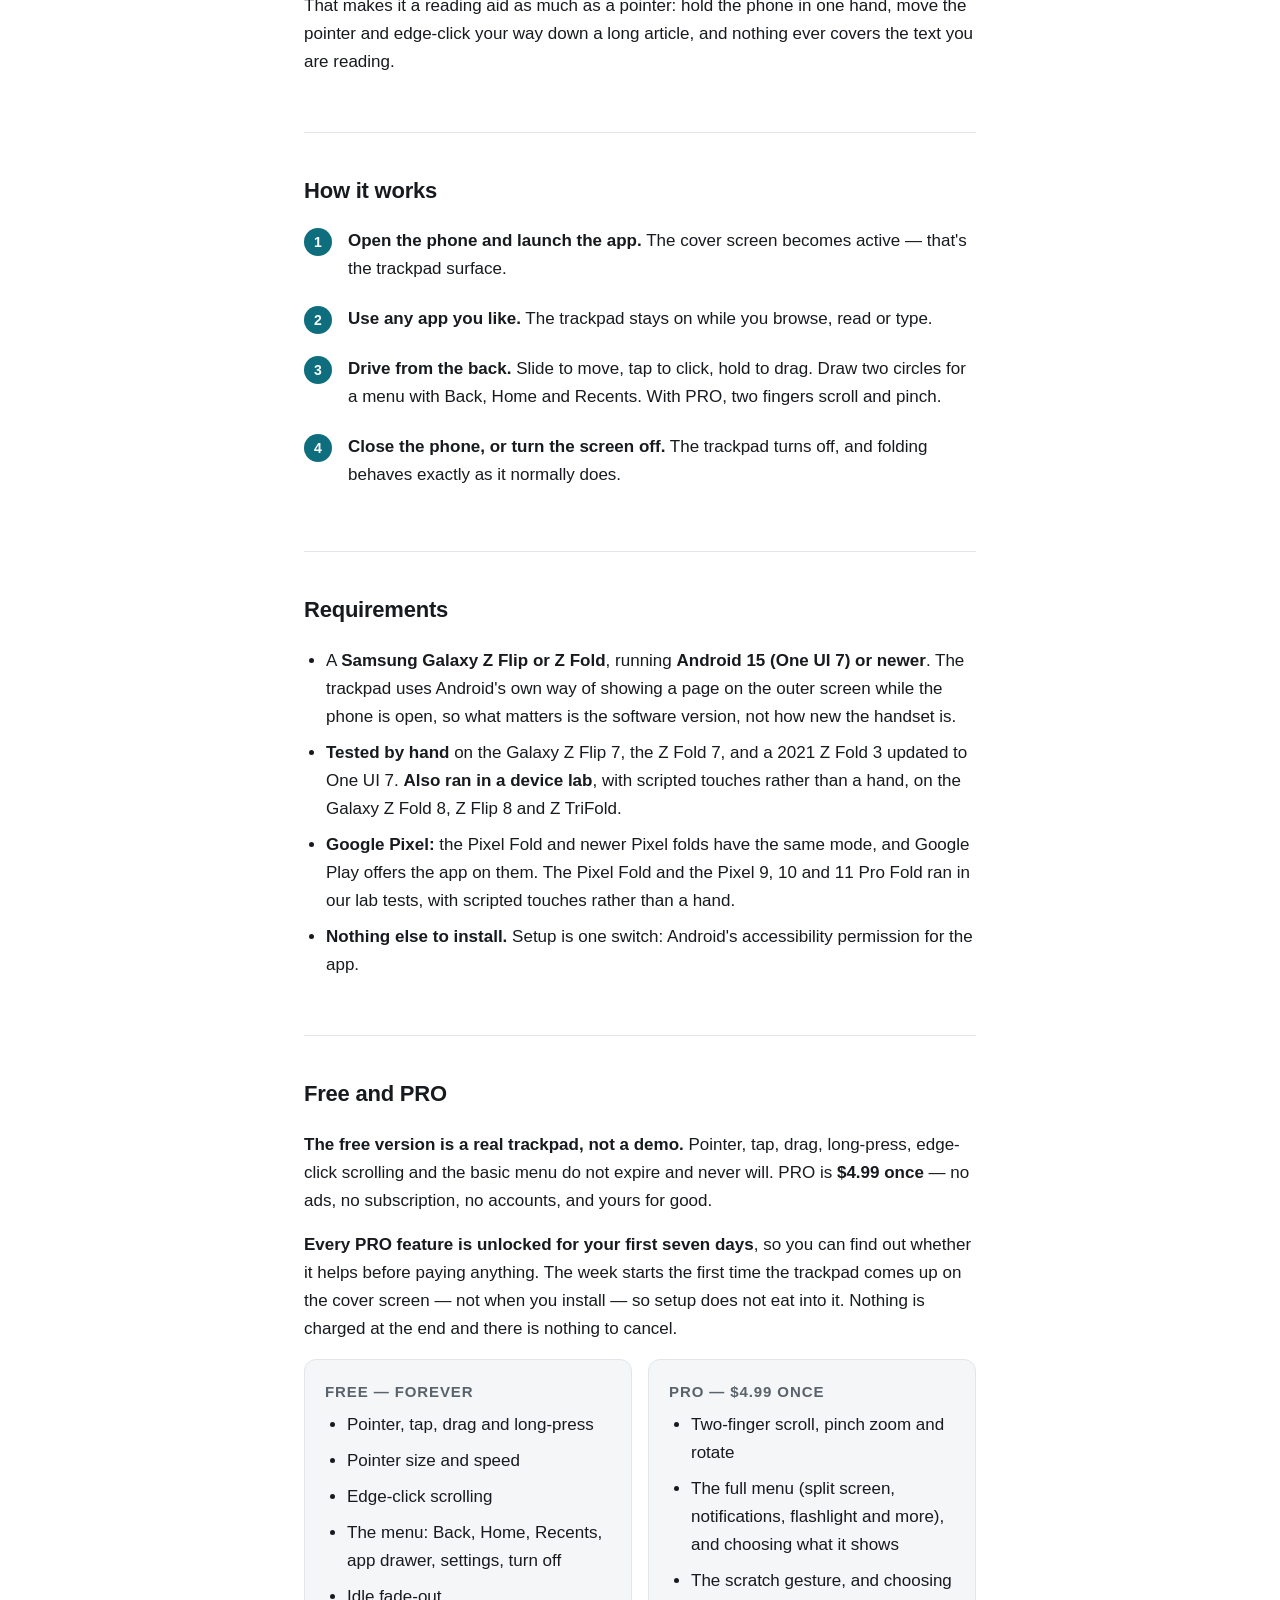
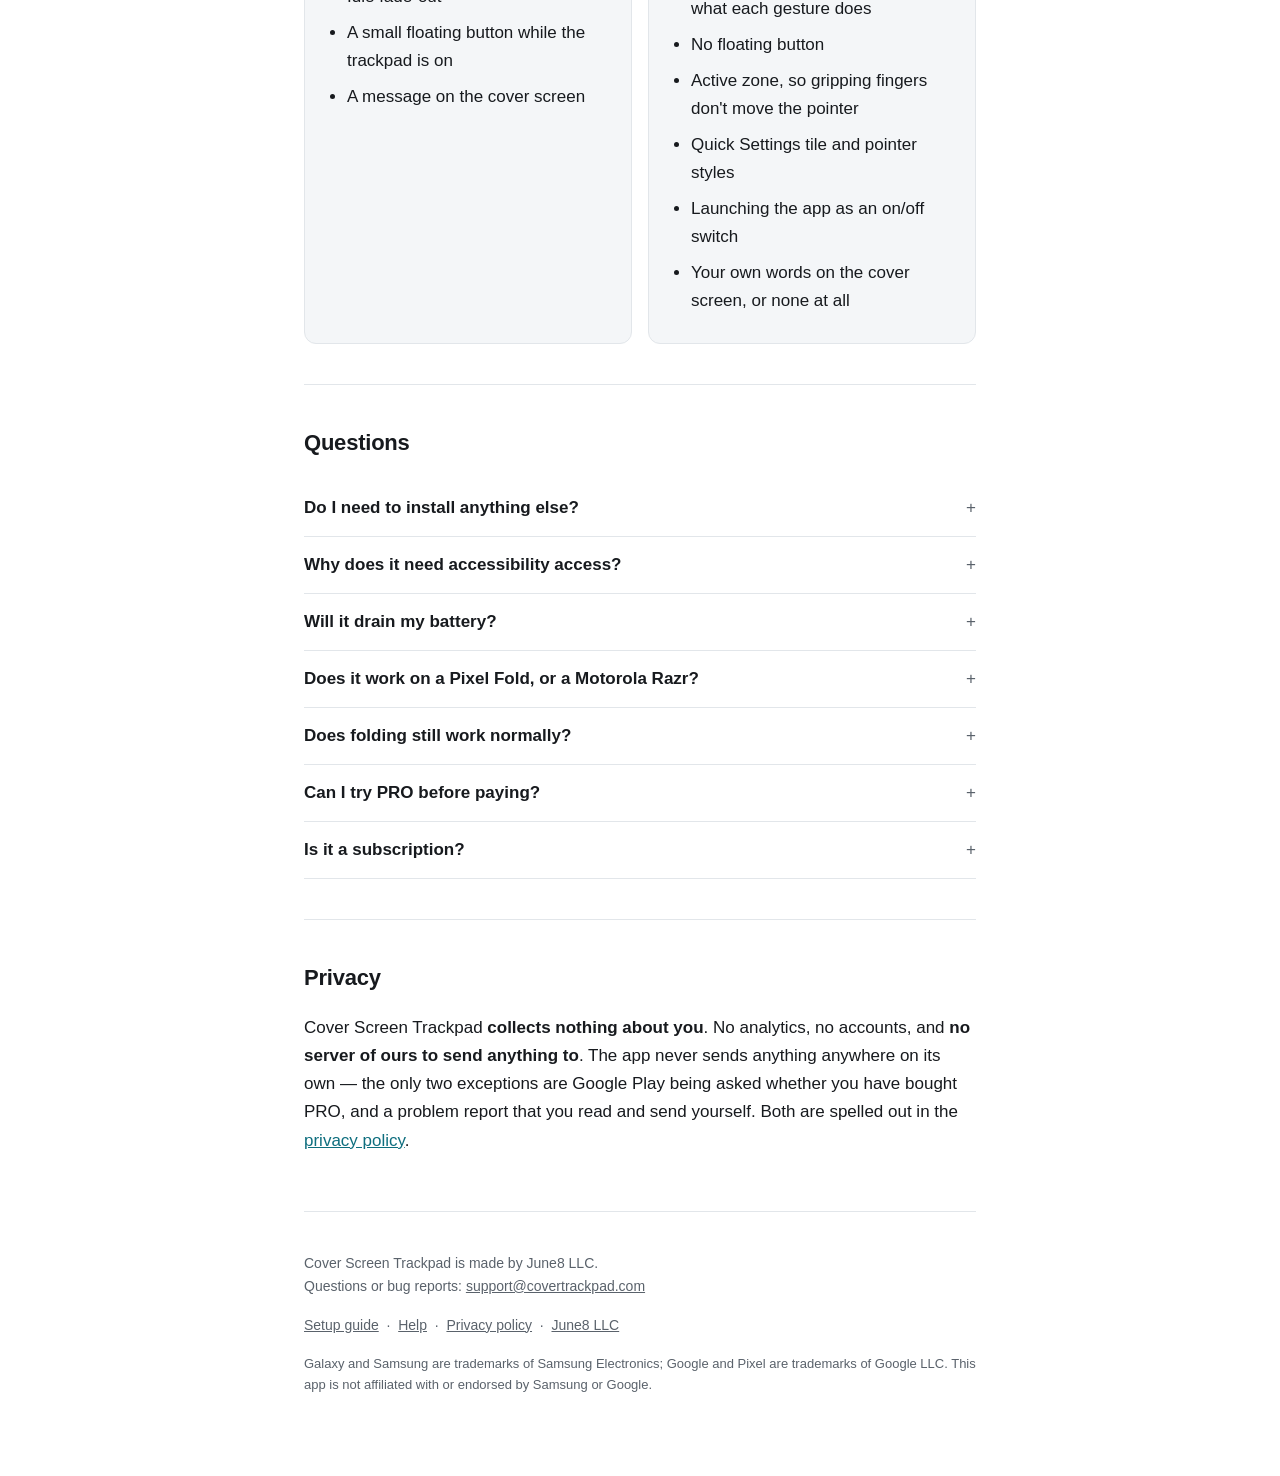
==== commit 5af964ef: "All four Pixel folds ran in our lab tests Co-Authored-By: Claude Fable 5.2 <noreply@anthropic.com>" ====
--- a/index.html
+++ b/index.html
@@ -101,8 +101,8 @@
         Z Fold 3 updated to One UI 7. <strong>Also ran in a device lab</strong>, with
         scripted touches rather than a hand, on the Galaxy Z Fold 8, Z Flip 8 and Z TriFold.</li>
       <li><strong>Google Pixel:</strong> the Pixel Fold and newer Pixel folds have the same
-        mode, and Google Play offers the app on them. The Pixel Fold, Pixel 9 Pro Fold and
-        Pixel 11 Pro Fold ran in our lab tests, with scripted touches rather than a hand.</li>
+        mode, and Google Play offers the app on them. The Pixel Fold and the Pixel 9, 10 and
+        11 Pro Fold ran in our lab tests, with scripted touches rather than a hand.</li>
       <li><strong>Nothing else to install.</strong> Setup is one switch: Android's
         accessibility permission for the app.</li>
     </ul>
@@ -209,10 +209,9 @@
       <p>
         <strong>Pixel: yes.</strong> Everything rests on the phone offering its outer
         screen to apps while it is open. The Pixel Fold and newer Pixel folds do, and
-        Google Play offers the app on them. Cover Screen Trackpad ran on the Pixel Fold,
-        Pixel 9 Pro Fold and Pixel 11 Pro Fold in our lab tests, with scripted touches
-        rather than a hand. The Pixel 10 Pro Fold was not run, but sits between two that
-        passed.
+        Google Play offers the app on them. Cover Screen Trackpad ran on the Pixel Fold
+        and the Pixel 9, 10 and 11 Pro Fold in our lab tests, with scripted touches
+        rather than a hand.
       </p>
       <p>
         <strong>Motorola Razr: no.</strong> We bought a Razr+ and measured it: it has no
